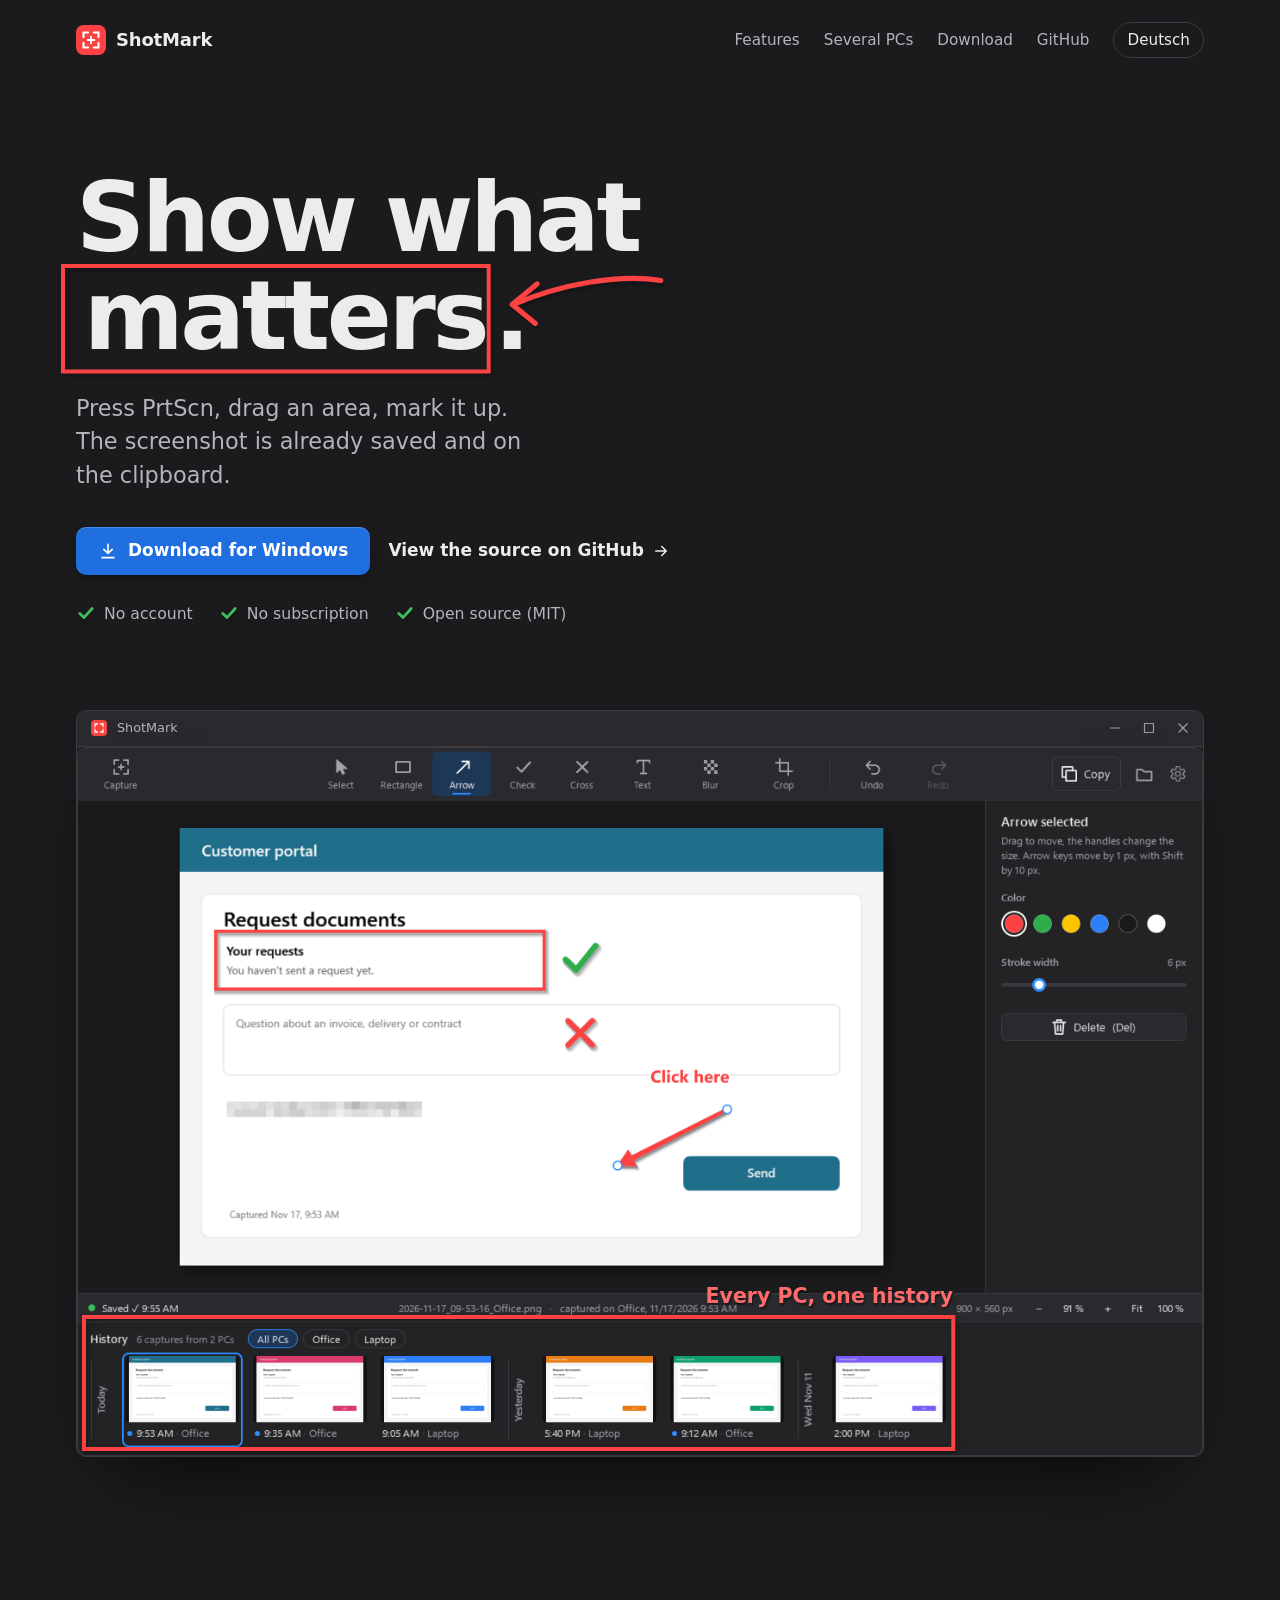
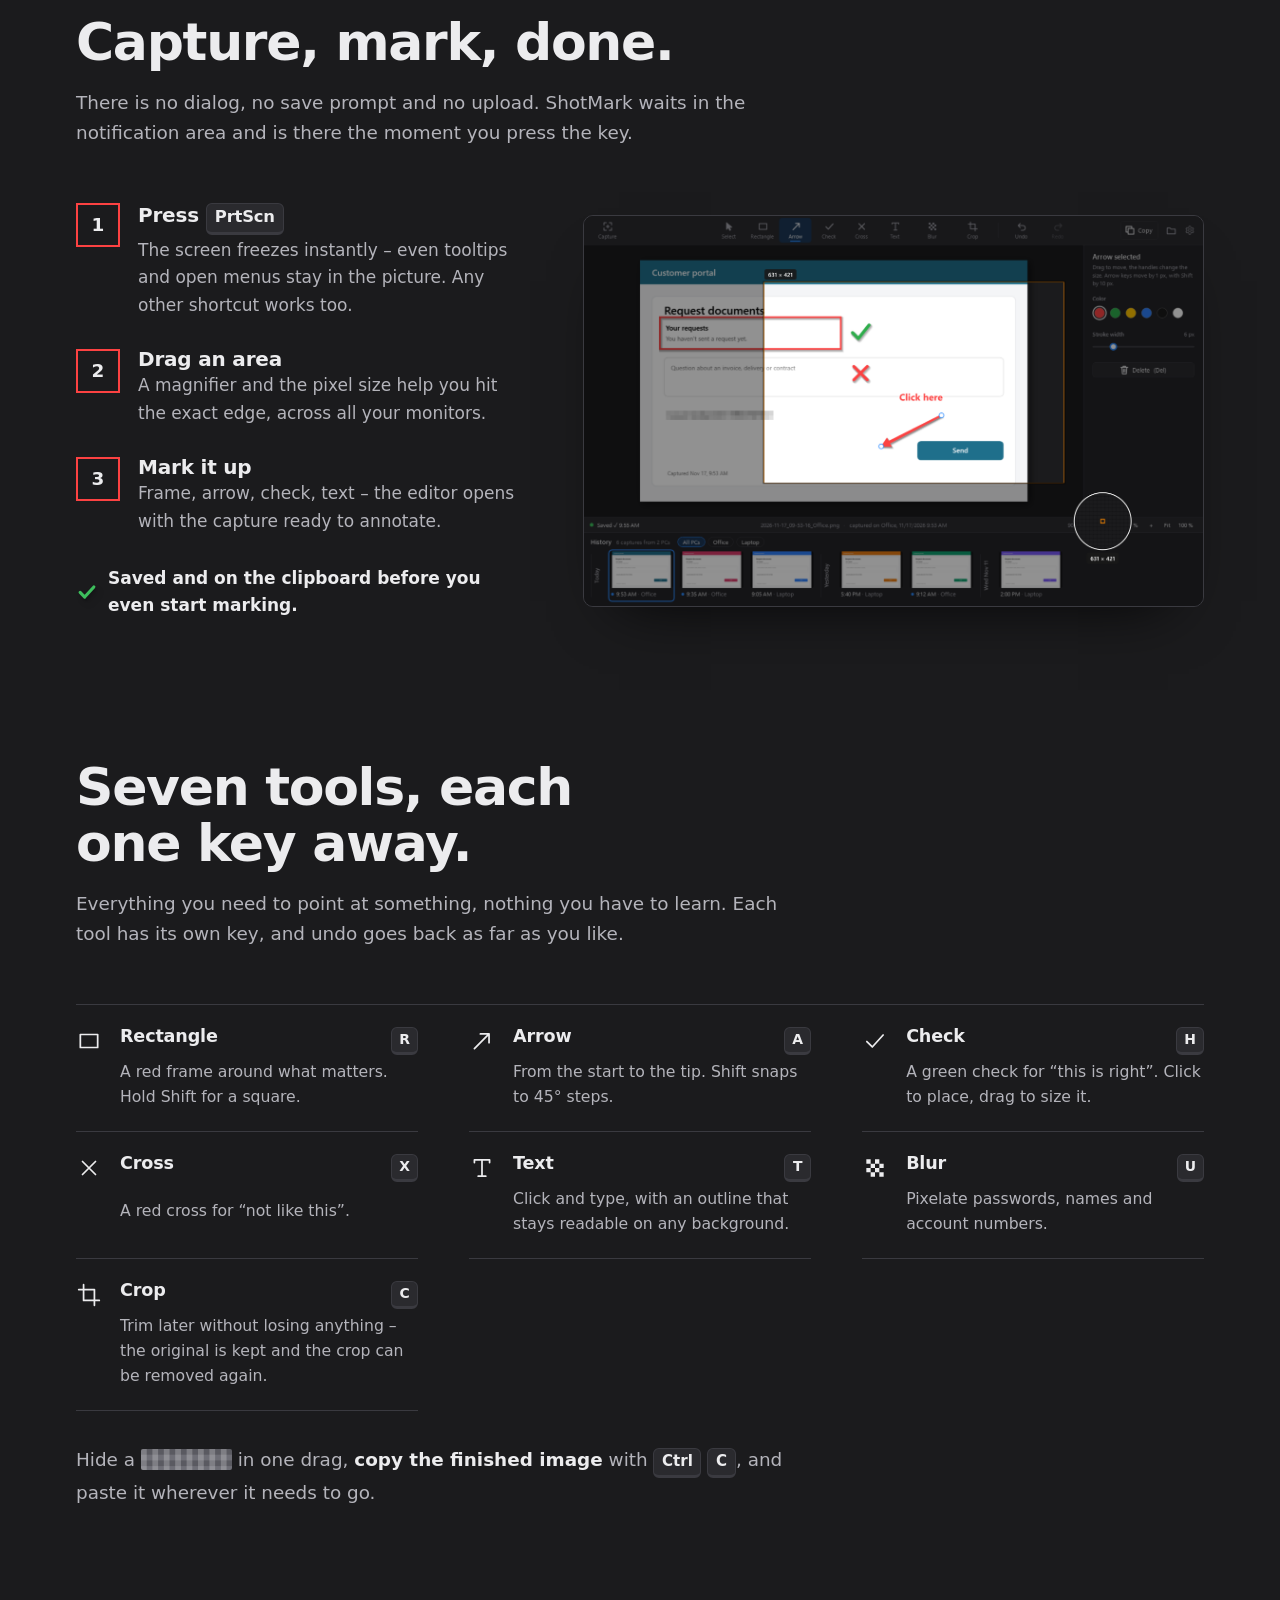
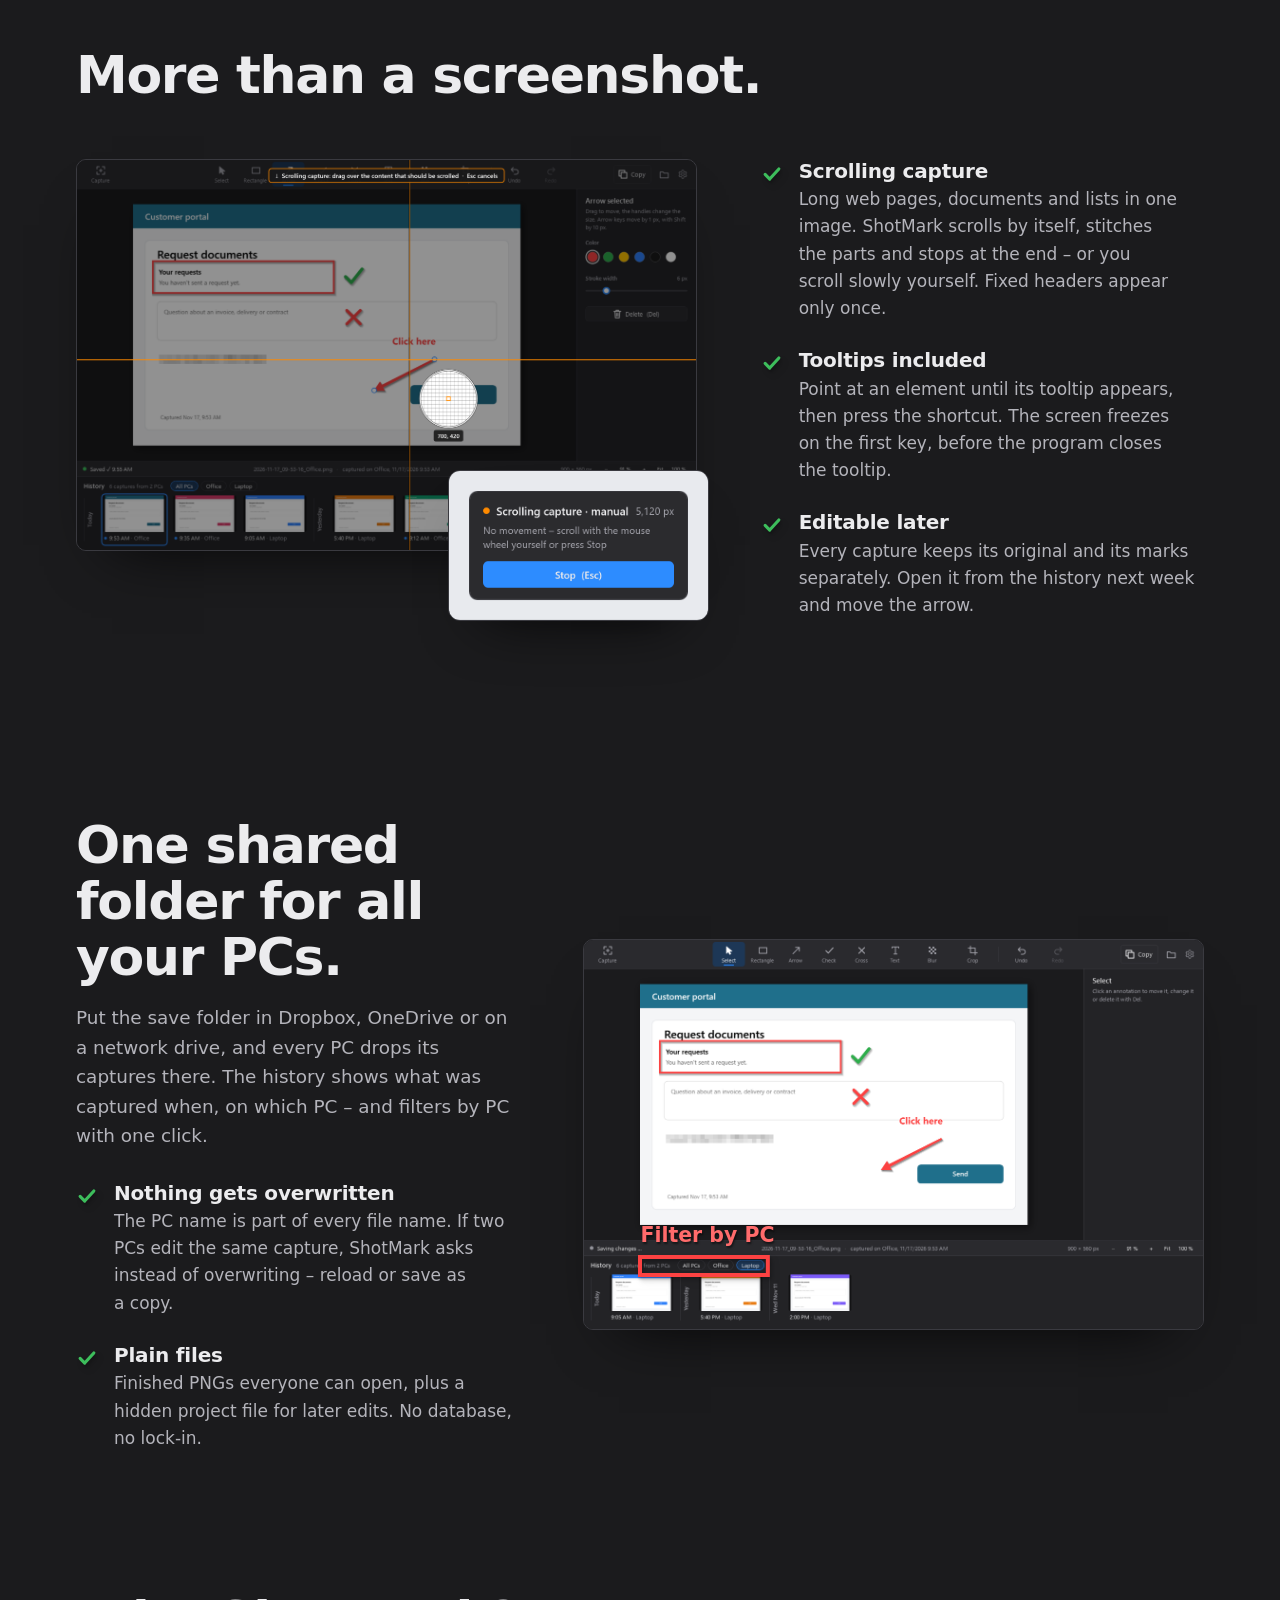
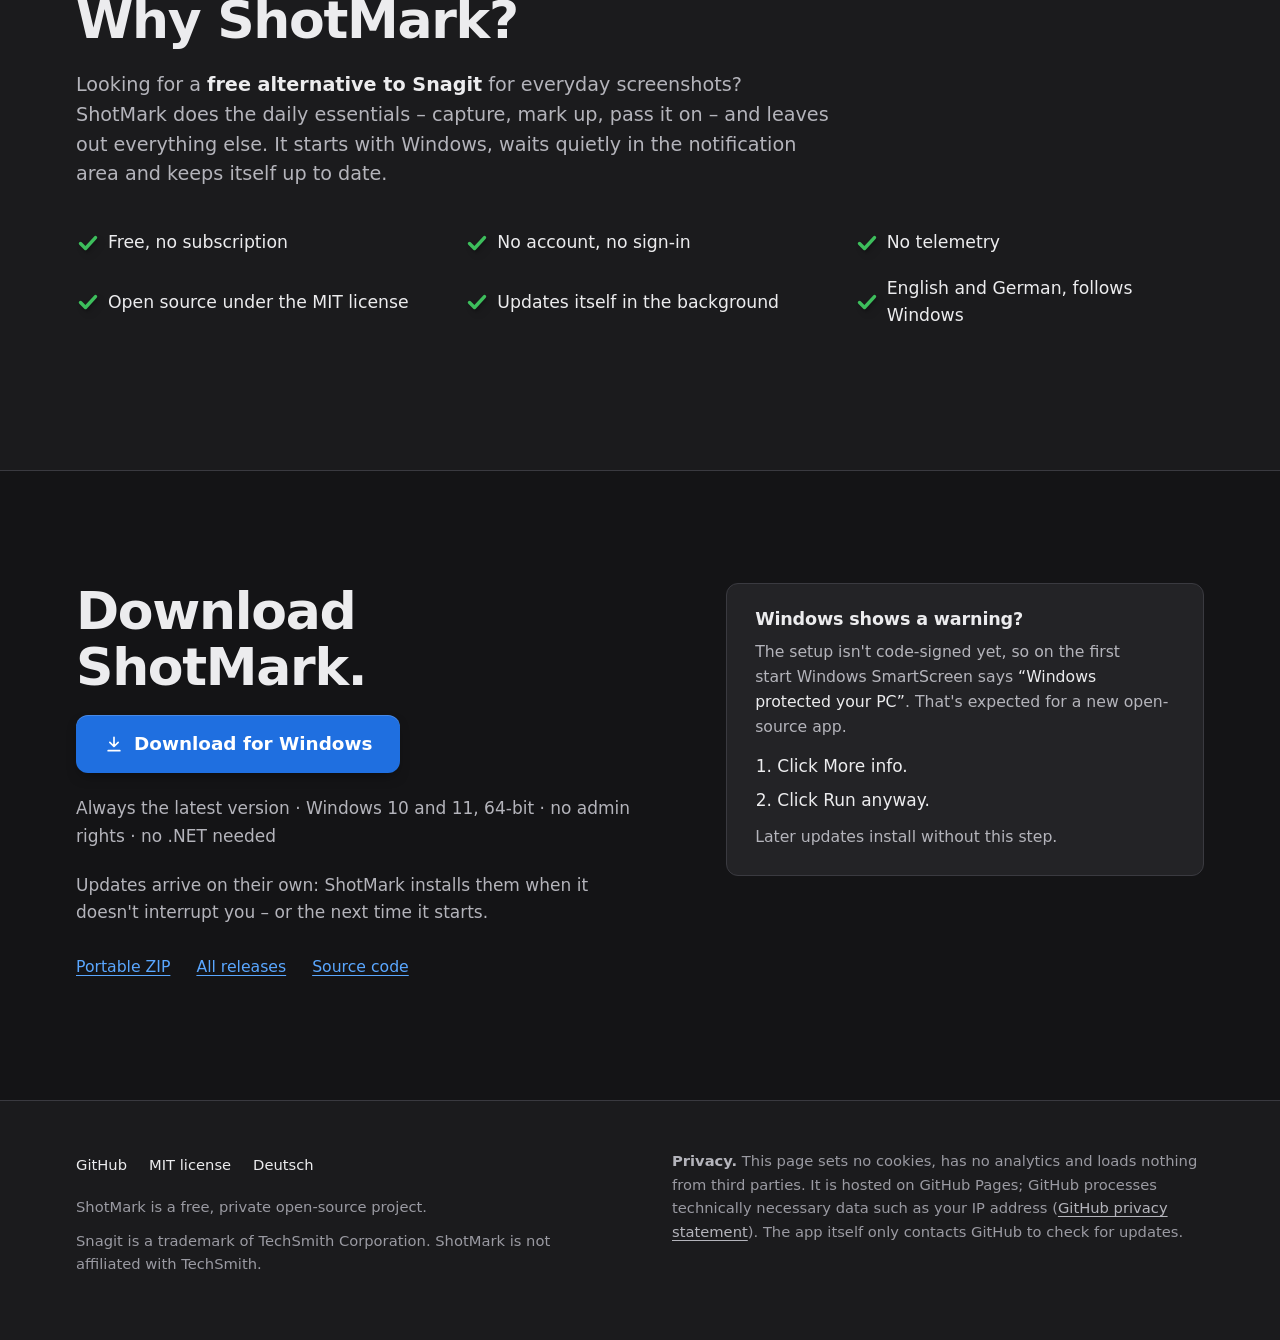
==== site/index.html @ fb9ebc1f "feat(site): English landing page Co-Authored-By: Claude Opus 5.5 <noreply@anthropic.com>" ====
<!doctype html>
<html lang="en">
<head>
  <meta charset="utf-8">
  <meta name="viewport" content="width=device-width, initial-scale=1">
  <title>ShotMark – free screenshot and markup tool for Windows</title>
  <meta name="description" content="Press PrtScn, drag an area, mark it up – done. ShotMark is a fast, free and open-source screenshot tool for Windows. No account, no subscription, updates itself, and works across several PCs that share a folder.">
  <link rel="canonical" href="https://pascalsz.github.io/shotmark/">
  <link rel="alternate" hreflang="en" href="https://pascalsz.github.io/shotmark/">
  <link rel="alternate" hreflang="de" href="https://pascalsz.github.io/shotmark/de/">
  <link rel="alternate" hreflang="x-default" href="https://pascalsz.github.io/shotmark/">
  <meta property="og:type" content="website">
  <meta property="og:locale" content="en_US">
  <meta property="og:title" content="ShotMark – show what matters">
  <meta property="og:description" content="Fast, free and open-source screenshot and markup tool for Windows. No account, no subscription.">
  <meta property="og:url" content="https://pascalsz.github.io/shotmark/">
  <meta property="og:image" content="https://pascalsz.github.io/shotmark/assets/en/hero.png">
  <meta name="twitter:card" content="summary_large_image">
  <meta name="theme-color" content="#1b1b1d">
  <link rel="icon" href="favicon.ico" sizes="any">
  <link rel="stylesheet" href="assets/style.css">
  <script>document.documentElement.classList.add("js");</script>
  <script src="assets/site.js" defer></script>
</head>
<body>
  <a class="skip" href="#main">Skip to content</a>

  <header class="site-header">
    <div class="wrap">
      <a class="brand" href="./" aria-label="ShotMark home">
        <svg viewBox="0 0 32 32" aria-hidden="true"><rect width="32" height="32" rx="8" fill="#fc4242"/><path d="M8 13V8h5M19 8h5v5M24 19v5h-5M13 24H8v-5M16 12.5v7M12.5 16h7" fill="none" stroke="#fff" stroke-width="2.2" stroke-linecap="round" stroke-linejoin="round"/></svg>
        ShotMark
      </a>
      <nav class="site-nav" aria-label="Main">
        <a href="#tools">Features</a>
        <a href="#multi-pc">Several PCs</a>
        <a href="#download">Download</a>
        <a href="https://github.com/pascalsz/shotmark">GitHub</a>
        <a class="lang" href="de/" hreflang="de" lang="de">Deutsch</a>
      </nav>
    </div>
  </header>

  <main id="main">
    <section class="hero" aria-labelledby="hero-title" data-marks>
      <div class="wrap">
        <div class="hero-text">
          <h1 id="hero-title">Show what <span class="mark-box">matters<svg viewBox="0 0 100 100" preserveAspectRatio="none" aria-hidden="true"><rect x="0" y="0" width="100" height="100" data-draw/></svg><svg class="mark-arrow" viewBox="0 0 190 80" aria-hidden="true"><path d="M186 12C138 4 70 16 14 40" data-draw style="--delay: 450ms"/><path d="M42 16 13 40 40 62" data-draw style="--delay: 900ms"/></svg></span>.</h1>
          <p class="lede">Press PrtScn, drag an area, mark it up. The screenshot is already saved and on the clipboard.</p>
          <div class="actions">
            <a class="button" href="https://github.com/pascalsz/shotmark/releases/latest/download/ShotMark.App-win-Setup.exe">
              <svg viewBox="0 0 24 24" aria-hidden="true" fill="none" stroke="currentColor" stroke-width="2" stroke-linecap="round" stroke-linejoin="round"><path d="M12 4v11M7 10l5 5 5-5M5 20h14"/></svg>
              Download for Windows
            </a>
            <a class="text-link" href="https://github.com/pascalsz/shotmark">View the source on GitHub
              <svg viewBox="0 0 24 24" aria-hidden="true" fill="none" stroke="currentColor" stroke-width="2" stroke-linecap="round" stroke-linejoin="round"><path d="M5 12h14M13 6l6 6-6 6"/></svg>
            </a>
          </div>
          <ul class="facts">
            <li><svg class="mark-check" viewBox="0 0 24 24" aria-hidden="true"><path d="M4.5 12.5 9.5 17.5 19.5 6.5" data-draw style="--delay: 600ms"/></svg>No account</li>
            <li><svg class="mark-check" viewBox="0 0 24 24" aria-hidden="true"><path d="M4.5 12.5 9.5 17.5 19.5 6.5" data-draw style="--delay: 700ms"/></svg>No subscription</li>
            <li><svg class="mark-check" viewBox="0 0 24 24" aria-hidden="true"><path d="M4.5 12.5 9.5 17.5 19.5 6.5" data-draw style="--delay: 800ms"/></svg>Open source (MIT)</li>
          </ul>
        </div>

        <figure class="window" style="margin-inline: 0">
          <div class="window-bar" aria-hidden="true">
            <svg viewBox="0 0 32 32"><rect width="32" height="32" rx="8" fill="#fc4242"/><path d="M8 13V8h5M19 8h5v5M24 19v5h-5M13 24H8v-5" fill="none" stroke="#fff" stroke-width="2.6" stroke-linecap="round"/></svg>
            ShotMark
            <span class="controls"><svg viewBox="0 0 12 12"><path d="M1 6h10"/></svg><svg viewBox="0 0 12 12"><path d="M1.5 1.5h9v9h-9z"/></svg><svg viewBox="0 0 12 12"><path d="M1.5 1.5l9 9M10.5 1.5l-9 9"/></svg></span>
          </div>
          <div class="shot">
            <img src="assets/en/hero.png" width="1304" height="821" alt="The ShotMark editor with a captured web page marked up with a red frame, a check mark, a cross, an arrow, the text “Click here” and a pixelated account number. Below it, the history shows captures from the PCs “Office” and “Laptop”.">
            <div class="shot-mark label-right" style="--x: 0.6%; --y: 80.4%; --w: 77.2%; --h: 18.6%"><svg viewBox="0 0 100 100" preserveAspectRatio="none" aria-hidden="true"><rect x="0" y="0" width="100" height="100" data-draw style="--delay: 1200ms"/></svg><span>Every PC, one history</span></div>
          </div>
        </figure>
      </div>
    </section>

    <section class="section" id="capture" aria-labelledby="capture-title" data-marks>
      <div class="wrap">
        <div class="section-head">
          <h2 id="capture-title">Capture, mark, done.</h2>
          <p>There is no dialog, no save prompt and no upload. ShotMark waits in the notification area and is there the moment you press the key.</p>
        </div>
        <div class="split">
          <div>
            <ol class="steps">
              <li><h3>Press <kbd>PrtScn</kbd></h3><p>The screen freezes instantly – even tooltips and open menus stay in the picture. Any other shortcut works too.</p></li>
              <li><h3>Drag an area</h3><p>A magnifier and the pixel size help you hit the exact edge, across all your monitors.</p></li>
              <li><h3>Mark it up</h3><p>Frame, arrow, check, text – the editor opens with the capture ready to annotate.</p></li>
            </ol>
            <p class="saved"><svg class="mark-check" viewBox="0 0 24 24" aria-hidden="true"><path d="M4.5 12.5 9.5 17.5 19.5 6.5" data-draw/></svg>Saved and on the clipboard before you even start marking.</p>
          </div>
          <div class="shot">
            <img src="assets/en/capture.png" width="1304" height="821" loading="lazy" alt="Selecting an area on a frozen screen: the selection is bright, the rest is dimmed, a label shows 631 × 421 pixels and a round magnifier sits next to the pointer.">
          </div>
        </div>
      </div>
    </section>

    <section class="section" id="tools" aria-labelledby="tools-title" data-marks>
      <div class="wrap">
        <div class="section-head">
          <h2 id="tools-title">Seven tools, each one key away.</h2>
          <p>Everything you need to point at something, nothing you have to learn. Each tool has its own key, and undo goes back as far as you like.</p>
        </div>
        <ul class="tools">
          <li><svg class="icon" viewBox="0 0 24 24" aria-hidden="true"><path d="M4 6h16v12H4z"/></svg><h3>Rectangle</h3><kbd>R</kbd><p>A red frame around what matters. Hold Shift for a square.</p></li>
          <li><svg class="icon" viewBox="0 0 24 24" aria-hidden="true"><path d="M5 19 18.5 5.5M10.5 5.5h8v8"/></svg><h3>Arrow</h3><kbd>A</kbd><p>From the start to the tip. Shift snaps to 45° steps.</p></li>
          <li><svg class="icon" viewBox="0 0 24 24" aria-hidden="true"><path d="M4.5 12.5 9.5 17.5 19.5 6.5"/></svg><h3>Check</h3><kbd>H</kbd><p>A green check for “this is right”. Click to place, drag to size it.</p></li>
          <li><svg class="icon" viewBox="0 0 24 24" aria-hidden="true"><path d="M6 6 18 18M18 6 6 18"/></svg><h3>Cross</h3><kbd>X</kbd><p>A red cross for “not like this”.</p></li>
          <li><svg class="icon" viewBox="0 0 24 24" aria-hidden="true"><path d="M5 7V4.5h14V7M12 4.5v15M8.5 19.5h7"/></svg><h3>Text</h3><kbd>T</kbd><p>Click and type, with an outline that stays readable on any background.</p></li>
          <li><svg class="icon filled" viewBox="0 0 24 24" aria-hidden="true"><path d="M4 4h4v4H4zM12 4h4v4h-4zM8 8h4v4H8zM16 8h4v4h-4zM4 12h4v4H4zM12 12h4v4h-4zM8 16h4v4H8zM16 16h4v4h-4z"/></svg><h3>Blur</h3><kbd>U</kbd><p>Pixelate passwords, names and account numbers.</p></li>
          <li><svg class="icon" viewBox="0 0 24 24" aria-hidden="true"><path d="M7 2.5V17h14.5M2.5 7H17v14.5"/></svg><h3>Crop</h3><kbd>C</kbd><p>Trim later without losing anything – the original is kept and the crop can be removed again.</p></li>
        </ul>
        <p class="demo-line">Hide a <span class="mark-blur">password</span> in one drag, <strong>copy the finished image</strong> with <kbd>Ctrl</kbd> <kbd>C</kbd>, and paste it wherever it needs to go.</p>
      </div>
    </section>

    <section class="section" id="more" aria-labelledby="more-title" data-marks>
      <div class="wrap">
        <div class="section-head">
          <h2 id="more-title">More than a screenshot.</h2>
        </div>
        <div class="split flip">
          <div>
            <ul class="feature-list">
              <li><svg class="mark-check" viewBox="0 0 24 24" aria-hidden="true"><path d="M4.5 12.5 9.5 17.5 19.5 6.5" data-draw/></svg><h3>Scrolling capture</h3><p>Long web pages, documents and lists in one image. ShotMark scrolls by itself, stitches the parts and stops at the end – or you scroll slowly yourself. Fixed headers appear only once.</p></li>
              <li><svg class="mark-check" viewBox="0 0 24 24" aria-hidden="true"><path d="M4.5 12.5 9.5 17.5 19.5 6.5" data-draw style="--delay: 150ms"/></svg><h3>Tooltips included</h3><p>Point at an element until its tooltip appears, then press the shortcut. The screen freezes on the first key, before the program closes the tooltip.</p></li>
              <li><svg class="mark-check" viewBox="0 0 24 24" aria-hidden="true"><path d="M4.5 12.5 9.5 17.5 19.5 6.5" data-draw style="--delay: 300ms"/></svg><h3>Editable later</h3><p>Every capture keeps its original and its marks separately. Open it from the history next week and move the arrow.</p></li>
            </ul>
          </div>
          <div class="stack">
            <img src="assets/en/scroll.png" width="1304" height="821" loading="lazy" alt="Starting a scrolling capture: an orange frame is dragged over the content of the page that should be scrolled.">
            <img class="over" src="assets/en/scroll-panel.png" width="312" height="180" loading="lazy" alt="The scrolling capture panel: “Scrolling capture · manual”, 5,120 px so far, with a Stop button.">
          </div>
        </div>
      </div>
    </section>

    <section class="section" id="multi-pc" aria-labelledby="multi-title" data-marks>
      <div class="wrap">
        <div class="split">
          <div>
            <h2 id="multi-title">One shared folder for all your PCs.</h2>
            <div class="section-head"><p>Put the save folder in Dropbox, OneDrive or on a network drive, and every PC drops its captures there. The history shows what was captured when, on which PC – and filters by PC with one click.</p></div>
            <ul class="feature-list" style="margin-top: 32px">
              <li><svg class="mark-check" viewBox="0 0 24 24" aria-hidden="true"><path d="M4.5 12.5 9.5 17.5 19.5 6.5" data-draw/></svg><h3>Nothing gets overwritten</h3><p>The PC name is part of every file name. If two PCs edit the same capture, ShotMark asks instead of overwriting – reload or save as a copy.</p></li>
              <li><svg class="mark-check" viewBox="0 0 24 24" aria-hidden="true"><path d="M4.5 12.5 9.5 17.5 19.5 6.5" data-draw style="--delay: 150ms"/></svg><h3>Plain files</h3><p>Finished PNGs everyone can open, plus a hidden project file for later edits. No database, no lock-in.</p></li>
            </ul>
          </div>
          <div class="shot">
            <img src="assets/en/history.png" width="1304" height="821" loading="lazy" alt="The ShotMark editor with the history filtered to the PC “Laptop”: only the captures from that PC are listed, with day headers and times.">
            <div class="shot-mark" style="--x: 9.2%; --y: 81.2%; --w: 20.6%; --h: 4.6%"><svg viewBox="0 0 100 100" preserveAspectRatio="none" aria-hidden="true"><rect x="0" y="0" width="100" height="100" data-draw style="--delay: 300ms"/></svg><span>Filter by PC</span></div>
          </div>
        </div>
      </div>
    </section>

    <section class="section" id="why" aria-labelledby="why-title" data-marks>
      <div class="wrap">
        <h2 id="why-title">Why ShotMark?</h2>
        <p class="why-text">Looking for a <strong>free alternative to Snagit</strong> for everyday screenshots? ShotMark does the daily essentials – capture, mark up, pass it on – and leaves out everything else. It starts with Windows, waits quietly in the notification area and keeps itself up to date.</p>
        <ul class="facts big">
          <li><svg class="mark-check" viewBox="0 0 24 24" aria-hidden="true"><path d="M4.5 12.5 9.5 17.5 19.5 6.5" data-draw/></svg>Free, no subscription</li>
          <li><svg class="mark-check" viewBox="0 0 24 24" aria-hidden="true"><path d="M4.5 12.5 9.5 17.5 19.5 6.5" data-draw style="--delay: 100ms"/></svg>No account, no sign-in</li>
          <li><svg class="mark-check" viewBox="0 0 24 24" aria-hidden="true"><path d="M4.5 12.5 9.5 17.5 19.5 6.5" data-draw style="--delay: 200ms"/></svg>No telemetry</li>
          <li><svg class="mark-check" viewBox="0 0 24 24" aria-hidden="true"><path d="M4.5 12.5 9.5 17.5 19.5 6.5" data-draw style="--delay: 300ms"/></svg>Open source under the MIT license</li>
          <li><svg class="mark-check" viewBox="0 0 24 24" aria-hidden="true"><path d="M4.5 12.5 9.5 17.5 19.5 6.5" data-draw style="--delay: 400ms"/></svg>Updates itself in the background</li>
          <li><svg class="mark-check" viewBox="0 0 24 24" aria-hidden="true"><path d="M4.5 12.5 9.5 17.5 19.5 6.5" data-draw style="--delay: 500ms"/></svg>English and German, follows Windows</li>
        </ul>
      </div>
    </section>

    <section class="download" id="download" aria-labelledby="download-title">
      <div class="wrap">
        <div>
          <h2 id="download-title">Download ShotMark.</h2>
          <a class="button big" href="https://github.com/pascalsz/shotmark/releases/latest/download/ShotMark.App-win-Setup.exe">
            <svg viewBox="0 0 24 24" aria-hidden="true" fill="none" stroke="currentColor" stroke-width="2" stroke-linecap="round" stroke-linejoin="round"><path d="M12 4v11M7 10l5 5 5-5M5 20h14"/></svg>
            Download for Windows
          </a>
          <p class="requirements">Always the latest version · Windows 10 and 11, 64-bit · no admin rights · no .NET needed</p>
          <p class="requirements">Updates arrive on their own: ShotMark installs them when it doesn't interrupt you – or the next time it starts.</p>
          <div class="more-links">
            <a href="https://github.com/pascalsz/shotmark/releases/latest/download/ShotMark.App-win-Portable.zip">Portable ZIP</a>
            <a href="https://github.com/pascalsz/shotmark/releases">All releases</a>
            <a href="https://github.com/pascalsz/shotmark">Source code</a>
          </div>
        </div>
        <aside class="smartscreen" aria-labelledby="smartscreen-title">
          <h3 id="smartscreen-title">Windows shows a warning?</h3>
          <p>The setup isn't code-signed yet, so on the first start Windows SmartScreen says <span class="quote">“Windows protected your PC”</span>. That's expected for a new open-source app.</p>
          <ol>
            <li>Click <span class="quote">More info</span>.</li>
            <li>Click <span class="quote">Run anyway</span>.</li>
          </ol>
          <p>Later updates install without this step.</p>
        </aside>
      </div>
    </section>
  </main>

  <footer class="site-footer">
    <div class="wrap">
      <div>
        <div class="footer-links">
          <a href="https://github.com/pascalsz/shotmark">GitHub</a>
          <a href="https://github.com/pascalsz/shotmark/blob/main/LICENSE">MIT license</a>
          <a href="de/" hreflang="de" lang="de">Deutsch</a>
        </div>
        <p>ShotMark is a free, private open-source project.</p>
        <p>Snagit is a trademark of TechSmith Corporation. ShotMark is not affiliated with TechSmith.</p>
      </div>
      <div>
        <p><strong style="color: var(--dim)">Privacy.</strong> This page sets no cookies, has no analytics and loads nothing from third parties. It is hosted on GitHub Pages; GitHub processes technically necessary data such as your IP address (<a href="https://docs.github.com/en/site-policy/privacy-policies/github-general-privacy-statement">GitHub privacy statement</a>). The app itself only contacts GitHub to check for updates.</p>
      </div>
    </div>
  </footer>
</body>
</html>
---- site/assets/style.css ----
/* ShotMark project site – the page is marked up the way ShotMark marks up a capture. */

:root {
  --ground: #1b1b1d;
  --ground-deep: #141416;
  --panel: #232326;
  --raise: #2a2a2e;
  --line: #3a3a40;
  --text: #ececee;
  --dim: #b4b4bb;
  --faint: #9a9aa2;
  --mark: #fc4242;
  --mark-text: #ff6b6b;
  --ok: #3dbe5c;
  --link: #5aa7ff;
  --button: #1f6fe0;
  --button-hover: #1a5fc4;
  --gutter: clamp(20px, 5vw, 56px);
  --measure: 62ch;
  --display: "Segoe UI Variable Display", "Segoe UI", system-ui, -apple-system, "Helvetica Neue", sans-serif;
  --body: "Segoe UI Variable Text", "Segoe UI", system-ui, -apple-system, "Helvetica Neue", sans-serif;
  --mark-shadow: drop-shadow(1px 2px 1px rgb(0 0 0 / 0.16)) drop-shadow(2px 3px 2px rgb(0 0 0 / 0.12)) drop-shadow(3px 4px 3px rgb(0 0 0 / 0.08));
  color-scheme: dark;
}

*,
*::before,
*::after { box-sizing: border-box; }

html {
  background: var(--ground);
  scroll-behavior: smooth;
  scroll-padding-top: 24px;
  -webkit-text-size-adjust: 100%;
  scrollbar-color: var(--line) var(--ground-deep);
}

body {
  margin: 0;
  color: var(--text);
  font: 400 1.0625rem/1.6 var(--body);
  -webkit-font-smoothing: antialiased;
  overflow-x: clip;
}

::selection { background: rgb(252 66 66 / 0.35); color: #fff; }

img, svg { display: block; max-width: 100%; }
img { height: auto; }

a { color: var(--link); text-underline-offset: 0.2em; text-decoration-thickness: 1px; }
a:not(.button):hover { color: #8cc2ff; }

:focus-visible {
  outline: 2px solid var(--link);
  outline-offset: 3px;
  border-radius: 4px;
}

h1, h2, h3 {
  font-family: var(--display);
  line-height: 1.08;
  letter-spacing: -0.025em;
  text-wrap: balance;
  margin: 0;
}

h2 { font-size: clamp(2rem, 4.2vw, 3.25rem); font-weight: 700; }
h3 { font-size: 1.25rem; font-weight: 650; letter-spacing: -0.01em; }

p { margin: 0; text-wrap: pretty; }

kbd {
  display: inline-block;
  min-width: 1.9em;
  padding: 0.12em 0.5em 0.18em;
  border: 1px solid var(--line);
  border-bottom-width: 3px;
  border-radius: 6px;
  background: var(--raise);
  color: var(--text);
  font: 600 0.82em/1.4 var(--body);
  text-align: center;
  white-space: nowrap;
}

.skip {
  position: absolute;
  left: var(--gutter);
  top: -60px;
  padding: 10px 14px;
  background: var(--button);
  color: #fff;
  border-radius: 8px;
  z-index: 10;
}
.skip:focus { top: 12px; }

.wrap {
  width: 100%;
  max-width: 1240px;
  margin-inline: auto;
  padding-inline: var(--gutter);
}

/* ---------- header ---------- */

.site-header { padding-block: 22px; }
.site-header .wrap { display: flex; align-items: center; gap: 28px; }

.brand {
  display: inline-flex;
  align-items: center;
  gap: 10px;
  color: var(--text);
  font: 700 1.125rem/1 var(--display);
  letter-spacing: -0.01em;
  text-decoration: none;
  margin-right: auto;
}
.brand:hover { color: var(--text); }
.brand svg { width: 30px; height: 30px; }

.site-nav { display: flex; align-items: center; gap: 24px; }
.site-nav a {
  color: var(--dim);
  font-size: 0.95rem;
  text-decoration: none;
  padding-block: 6px;
}
.site-nav a:hover { color: var(--text); }
.site-nav .lang {
  color: var(--text);
  border: 1px solid var(--line);
  border-radius: 999px;
  padding: 5px 13px;
}
.site-nav .lang:hover { border-color: var(--faint); }

/* ---------- buttons ---------- */

.actions { display: flex; flex-wrap: wrap; align-items: center; gap: 12px 18px; }

.button {
  display: inline-flex;
  align-items: center;
  gap: 10px;
  min-height: 48px;
  padding: 12px 22px;
  border-radius: 10px;
  background: var(--button);
  color: #fff;
  font: 600 1.0625rem/1.2 var(--body);
  text-decoration: none;
  box-shadow: 0 1px 0 rgb(255 255 255 / 0.18) inset, 0 6px 14px -6px rgb(0 0 0 / 0.6);
  transition: background-color 160ms ease-out, transform 160ms ease-out;
}
.button:hover { background: var(--button-hover); color: #fff; }
.button:active { transform: translateY(1px); }
.button svg { width: 20px; height: 20px; flex: none; }
.button.big { min-height: 58px; padding: 15px 28px; font-size: 1.15rem; border-radius: 12px; }

.text-link {
  display: inline-flex;
  align-items: center;
  gap: 8px;
  min-height: 44px;
  color: var(--text);
  font-weight: 600;
  text-decoration: none;
}
.text-link:hover { color: var(--text); text-decoration: underline; }
.text-link svg { width: 18px; height: 18px; }

/* ---------- marks (the app's annotation shapes) ---------- */

.mark-box {
  position: relative;
  display: inline-block;
  padding: 0 0.12em;
  margin: 0 -0.04em;
}
.mark-box > svg:first-of-type {
  position: absolute;
  inset: -0.06em -0.12em -0.02em;
  width: calc(100% + 0.24em);
  height: calc(100% + 0.08em);
  overflow: visible;
  pointer-events: none;
  filter: var(--mark-shadow);
}
.mark-box rect {
  fill: none;
  stroke: var(--mark);
  stroke-width: 4;
  stroke-linejoin: miter;
  vector-effect: non-scaling-stroke;
}

.mark-arrow { overflow: visible; filter: var(--mark-shadow); pointer-events: none; }
.mark-arrow path { fill: none; stroke: var(--mark); stroke-width: 6; stroke-linecap: round; stroke-linejoin: round; }

.mark-check, .mark-cross { flex: none; overflow: visible; filter: var(--mark-shadow); }
.mark-check path, .mark-cross path { fill: none; stroke-linecap: round; stroke-linejoin: round; }
.mark-check path { stroke: var(--ok); stroke-width: 3.4; }
.mark-cross path { stroke: var(--mark); stroke-width: 3.1; }

.mark-blur {
  color: transparent;
  border-radius: 2px;
  background-color: #6e6e76;
  background-image:
    linear-gradient(90deg, rgb(255 255 255 / 0.22) 50%, transparent 50%),
    linear-gradient(rgb(0 0 0 / 0.18) 50%, transparent 50%);
  background-size: 0.62em 0.62em, 0.62em 0.62em;
  -webkit-box-decoration-break: clone;
  box-decoration-break: clone;
  padding: 0 0.1em;
}

/* Frame annotation laid over a screenshot, positioned in % of the image */
.shot { position: relative; }
.shot-mark {
  position: absolute;
  left: var(--x); top: var(--y); width: var(--w); height: var(--h);
  pointer-events: none;
}
.shot-mark svg { position: absolute; inset: 0; width: 100%; height: 100%; overflow: visible; filter: var(--mark-shadow); }
.shot-mark rect { fill: none; stroke: var(--mark); stroke-width: 4; vector-effect: non-scaling-stroke; }
.shot-mark span {
  position: absolute;
  bottom: calc(100% + 10px);
  left: 0;
  color: var(--mark-text);
  font: 700 clamp(0.95rem, 1.6vw, 1.35rem)/1.1 var(--display);
  white-space: nowrap;
  text-shadow: 1px 2px 2px rgb(0 0 0 / 0.5);
}
.shot-mark.label-right span { left: auto; right: 0; }

/* Draw-in: the marks are complete without JS; with JS they draw themselves once on entering the view */
/* site.js measures every mark (--len) and gives frames a pixel viewBox; without it the strokes are plain and complete */
.js .is-sized rect { vector-effect: none; }
.js [data-draw] { stroke-dasharray: var(--len); stroke-dashoffset: var(--len); }
.js .is-drawn [data-draw] { stroke-dashoffset: 0; transition: stroke-dashoffset 700ms cubic-bezier(0.22, 1, 0.36, 1) var(--delay, 0ms); }

@media (prefers-reduced-motion: reduce) {
  html { scroll-behavior: auto; }
  .js [data-draw], .js .is-drawn [data-draw] { stroke-dashoffset: 0; transition: none; }
  .button { transition: none; }
}

/* ---------- hero ---------- */

.hero { padding-block: clamp(36px, 7vw, 92px) 0; }
.hero-text { position: relative; max-width: 760px; }

.hero h1 {
  font-size: clamp(3rem, 8.4vw, 6rem);
  font-weight: 750;
  letter-spacing: -0.035em;
  line-height: 1.02;
}
.hero h1 .mark-box > svg:first-of-type { inset: -0.02em -0.1em 0.02em; }

/* the arrow hangs off the framed word: it points at the frame from the right, above the full stop */
.hero .mark-box > .mark-arrow {
  position: absolute;
  inset: auto;
  top: 0.02em;
  left: calc(100% + 0.03em);
  width: 1.7em;
  height: 0.72em;
}

.hero .lede {
  margin-top: 26px;
  max-width: 34ch;
  color: var(--dim);
  font-size: clamp(1.15rem, 1.9vw, 1.4rem);
  line-height: 1.5;
}
.hero .actions { margin-top: 34px; }

.facts {
  display: flex;
  flex-wrap: wrap;
  gap: 10px 26px;
  margin: 26px 0 0;
  padding: 0;
  list-style: none;
  color: var(--dim);
  font-size: 0.98rem;
}
.facts li { display: inline-flex; align-items: center; gap: 8px; }
.facts .mark-check { width: 20px; height: 20px; }

.window {
  margin-top: clamp(48px, 7vw, 84px);
  border: 1px solid var(--line);
  border-radius: 10px;
  background: var(--panel);
  overflow: hidden;
  box-shadow: 0 40px 80px -40px rgb(0 0 0 / 0.85), 0 2px 0 rgb(255 255 255 / 0.04) inset;
}
.window-bar {
  display: flex;
  align-items: center;
  gap: 10px;
  height: 36px;
  padding-inline: 14px;
  background: var(--raise);
  border-bottom: 1px solid var(--line);
  color: var(--dim);
  font-size: 0.8rem;
}
.window-bar svg { width: 16px; height: 16px; }
.window-bar .controls { margin-left: auto; display: flex; gap: 22px; }
.window-bar .controls svg { width: 12px; height: 12px; stroke: var(--faint); fill: none; stroke-width: 1.2; }

/* ---------- sections ---------- */

.section { padding-block: clamp(72px, 11vw, 140px) 0; }
.section-head { max-width: 760px; }
.section-head p { margin-top: 18px; color: var(--dim); font-size: 1.15rem; max-width: var(--measure); }

.split {
  display: grid;
  grid-template-columns: minmax(0, 5fr) minmax(0, 7fr);
  gap: clamp(32px, 5vw, 72px);
  align-items: center;
  margin-top: clamp(36px, 5vw, 56px);
}
.split.flip { grid-template-columns: minmax(0, 7fr) minmax(0, 5fr); }
.split.flip > :first-child { order: 2; }

.shot img, .stack img {
  border-radius: 10px;
  border: 1px solid var(--line);
  box-shadow: 0 30px 60px -36px rgb(0 0 0 / 0.9);
}

/* steps */
.steps { margin: 0; padding: 0; list-style: none; counter-reset: step; display: grid; gap: 30px; }
.steps li { display: grid; grid-template-columns: 44px 1fr; gap: 2px 18px; counter-increment: step; }
.steps li::before {
  content: counter(step);
  grid-row: span 2;
  display: grid;
  place-items: center;
  width: 44px;
  height: 44px;
  border: 2px solid var(--mark);
  color: var(--text);
  font: 700 1.15rem/1 var(--display);
}
.steps h3 { align-self: center; }
.steps p { color: var(--dim); }
.saved {
  display: inline-flex;
  align-items: center;
  gap: 10px;
  margin-top: 30px;
  color: var(--text);
  font-weight: 600;
}
.saved .mark-check { width: 22px; height: 22px; }

/* tools */
.tools {
  display: grid;
  grid-template-columns: repeat(auto-fill, minmax(min(100%, 320px), 1fr));
  gap: 0 clamp(24px, 4vw, 56px);
  margin: clamp(36px, 5vw, 56px) 0 0;
  padding: 0;
  list-style: none;
  border-top: 1px solid var(--line);
}
.tools li {
  display: grid;
  grid-template-columns: 28px 1fr auto;
  gap: 4px 16px;
  align-items: start;
  padding: 22px 0;
  border-bottom: 1px solid var(--line);
}
.tools .icon { width: 26px; height: 26px; margin-top: 1px; fill: none; stroke: var(--text); stroke-width: 1.6; stroke-linecap: round; stroke-linejoin: round; }
.tools .icon.filled { fill: var(--text); stroke: none; }
.tools h3 { font-size: 1.1rem; }
.tools p { grid-column: 2 / 4; color: var(--dim); font-size: 0.98rem; }
.tools kbd { justify-self: end; }
.demo-line {
  margin-top: 34px;
  color: var(--dim);
  font-size: 1.15rem;
  max-width: var(--measure);
}
.demo-line strong { color: var(--text); font-weight: 600; }

/* more */
.stack { position: relative; padding-bottom: clamp(40px, 6vw, 70px); }
.stack .over {
  position: absolute;
  right: clamp(-12px, -1vw, 0px);
  bottom: 0;
  width: min(42%, 320px);
  border-radius: 12px;
}
.feature-list { margin: 0; padding: 0; list-style: none; display: grid; gap: 28px; }
.feature-list li { display: grid; grid-template-columns: 24px 1fr; gap: 4px 14px; }
.feature-list .mark-check { width: 22px; height: 22px; margin-top: 2px; grid-row: span 2; }
.feature-list p { color: var(--dim); }

/* why */
.why-text { max-width: var(--measure); margin-top: 22px; color: var(--dim); font-size: 1.2rem; line-height: 1.55; }
.why-text strong { color: var(--text); font-weight: 600; }
.facts.big {
  margin-top: 40px;
  display: grid;
  grid-template-columns: repeat(auto-fill, minmax(min(100%, 280px), 1fr));
  gap: 18px 40px;
  color: var(--text);
  font-size: 1.08rem;
}
.facts.big .mark-check { width: 24px; height: 24px; }

/* download */
.download {
  margin-top: clamp(72px, 11vw, 140px);
  padding-block: clamp(64px, 9vw, 112px);
  background: var(--ground-deep);
  border-top: 1px solid var(--line);
  border-bottom: 1px solid var(--line);
}
.download .wrap { display: grid; grid-template-columns: minmax(0, 6fr) minmax(0, 5fr); gap: clamp(36px, 6vw, 88px); align-items: start; }
.download h2 { margin-bottom: 20px; }
.download .requirements { color: var(--dim); margin-top: 22px; }
.download .more-links { display: flex; flex-wrap: wrap; gap: 4px 26px; margin-top: 18px; }
.download .more-links a { font-size: 0.98rem; min-height: 44px; display: inline-flex; align-items: center; }

.smartscreen {
  border: 1px solid var(--line);
  border-radius: 12px;
  background: var(--panel);
  padding: 26px 28px;
}
.smartscreen h3 { font-size: 1.1rem; }
.smartscreen p { margin-top: 10px; color: var(--dim); font-size: 0.98rem; }
.smartscreen ol { margin: 14px 0 0; padding-left: 1.3em; color: var(--text); }
.smartscreen li + li { margin-top: 6px; }
.smartscreen .quote { color: var(--text); }

/* footer */
.site-footer { padding-block: 48px 64px; color: var(--faint); font-size: 0.92rem; }
.site-footer .wrap { display: grid; grid-template-columns: minmax(0, 1fr) minmax(0, 1fr); gap: 28px 64px; }
.site-footer p + p { margin-top: 10px; }
.site-footer a { color: var(--dim); }
.site-footer a:hover { color: var(--text); }
.footer-links { display: flex; flex-wrap: wrap; gap: 4px 22px; margin-bottom: 14px; }
.footer-links a { color: var(--text); text-decoration: none; min-height: 32px; display: inline-flex; align-items: center; }
.footer-links a:hover { text-decoration: underline; }

/* ---------- responsive ---------- */

@media (max-width: 880px) {
  .split, .split.flip, .download .wrap, .site-footer .wrap { grid-template-columns: minmax(0, 1fr); }
  .split.flip > :first-child { order: 0; }
  .site-nav a:not(.lang) { display: none; }
}

@media (max-width: 560px) {
  body { font-size: 1rem; }
  .hero .mark-arrow { display: none; }
  .shot-mark span { display: none; }
  .window-bar { height: 30px; }
  .window-bar .controls { gap: 14px; }
  .tools li { grid-template-columns: 24px 1fr auto; }
  .actions .button { width: 100%; justify-content: center; }
  .smartscreen { padding: 22px 20px; }
}
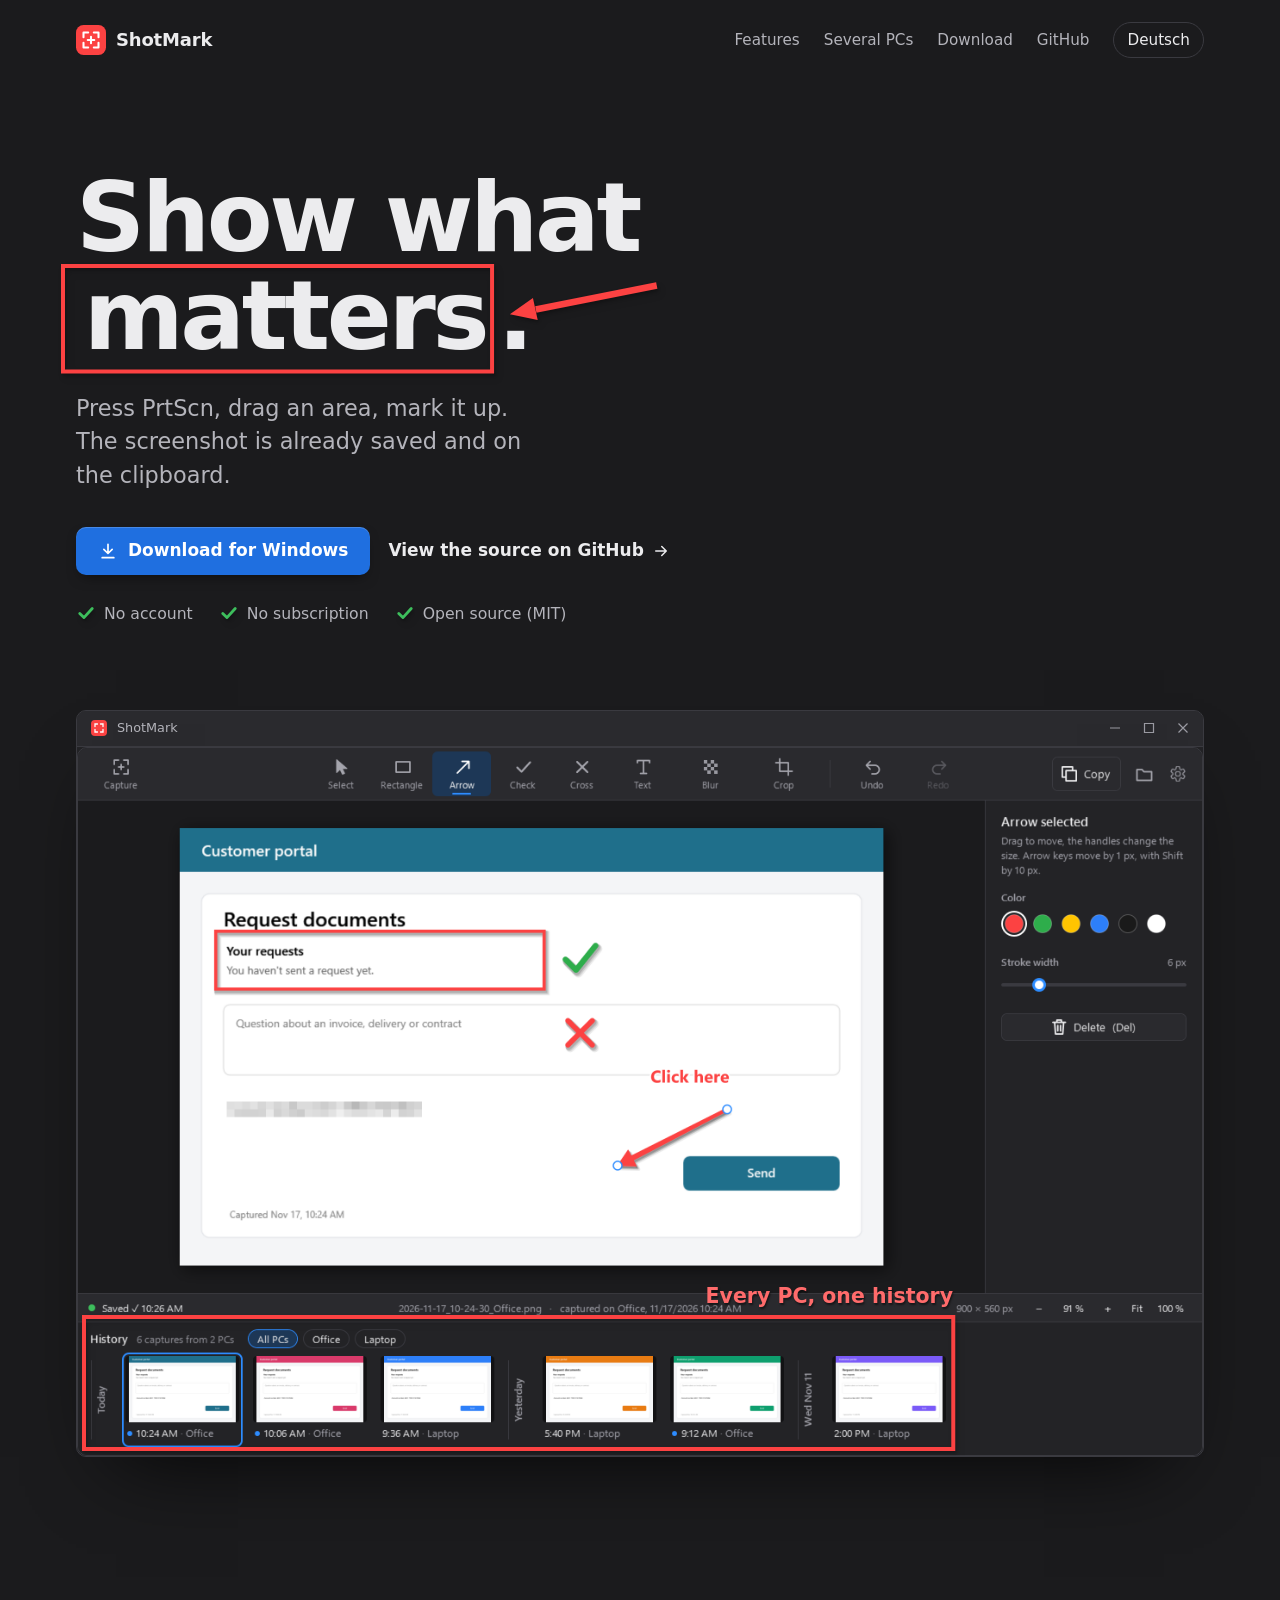
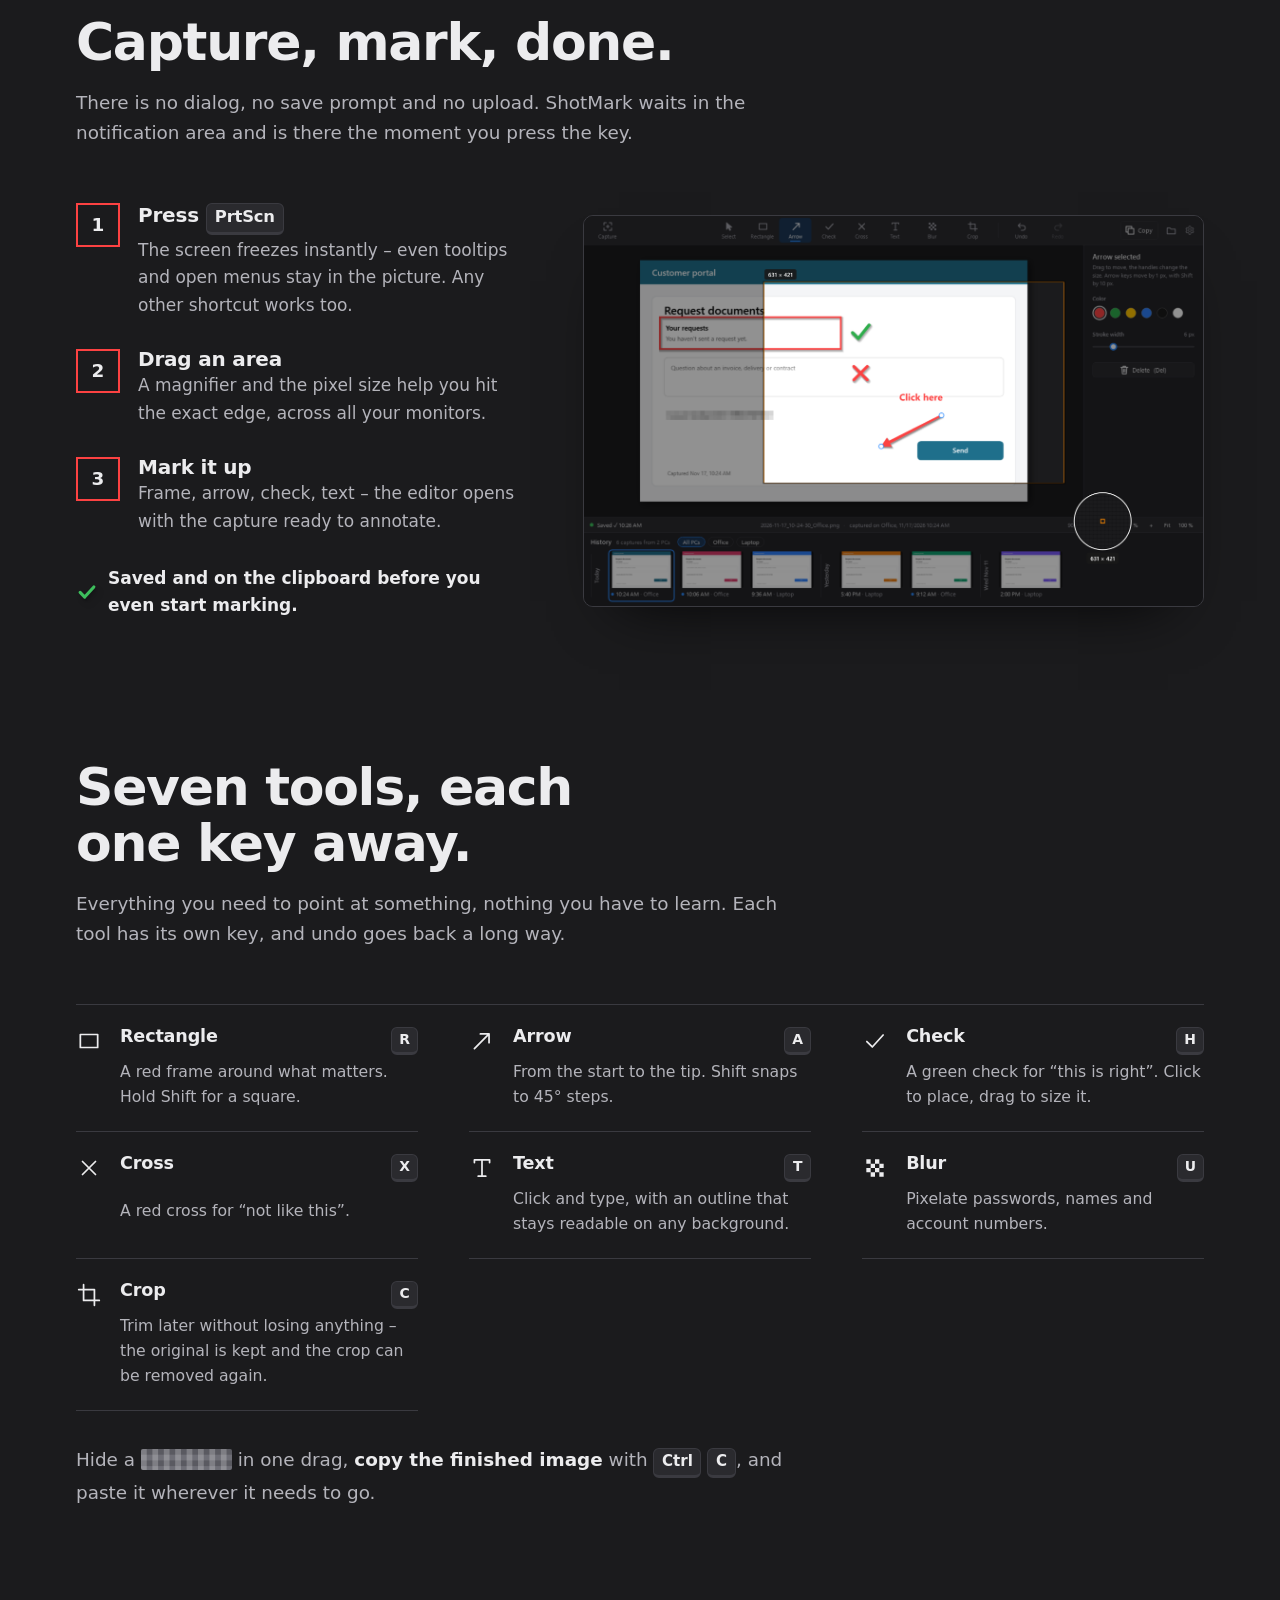
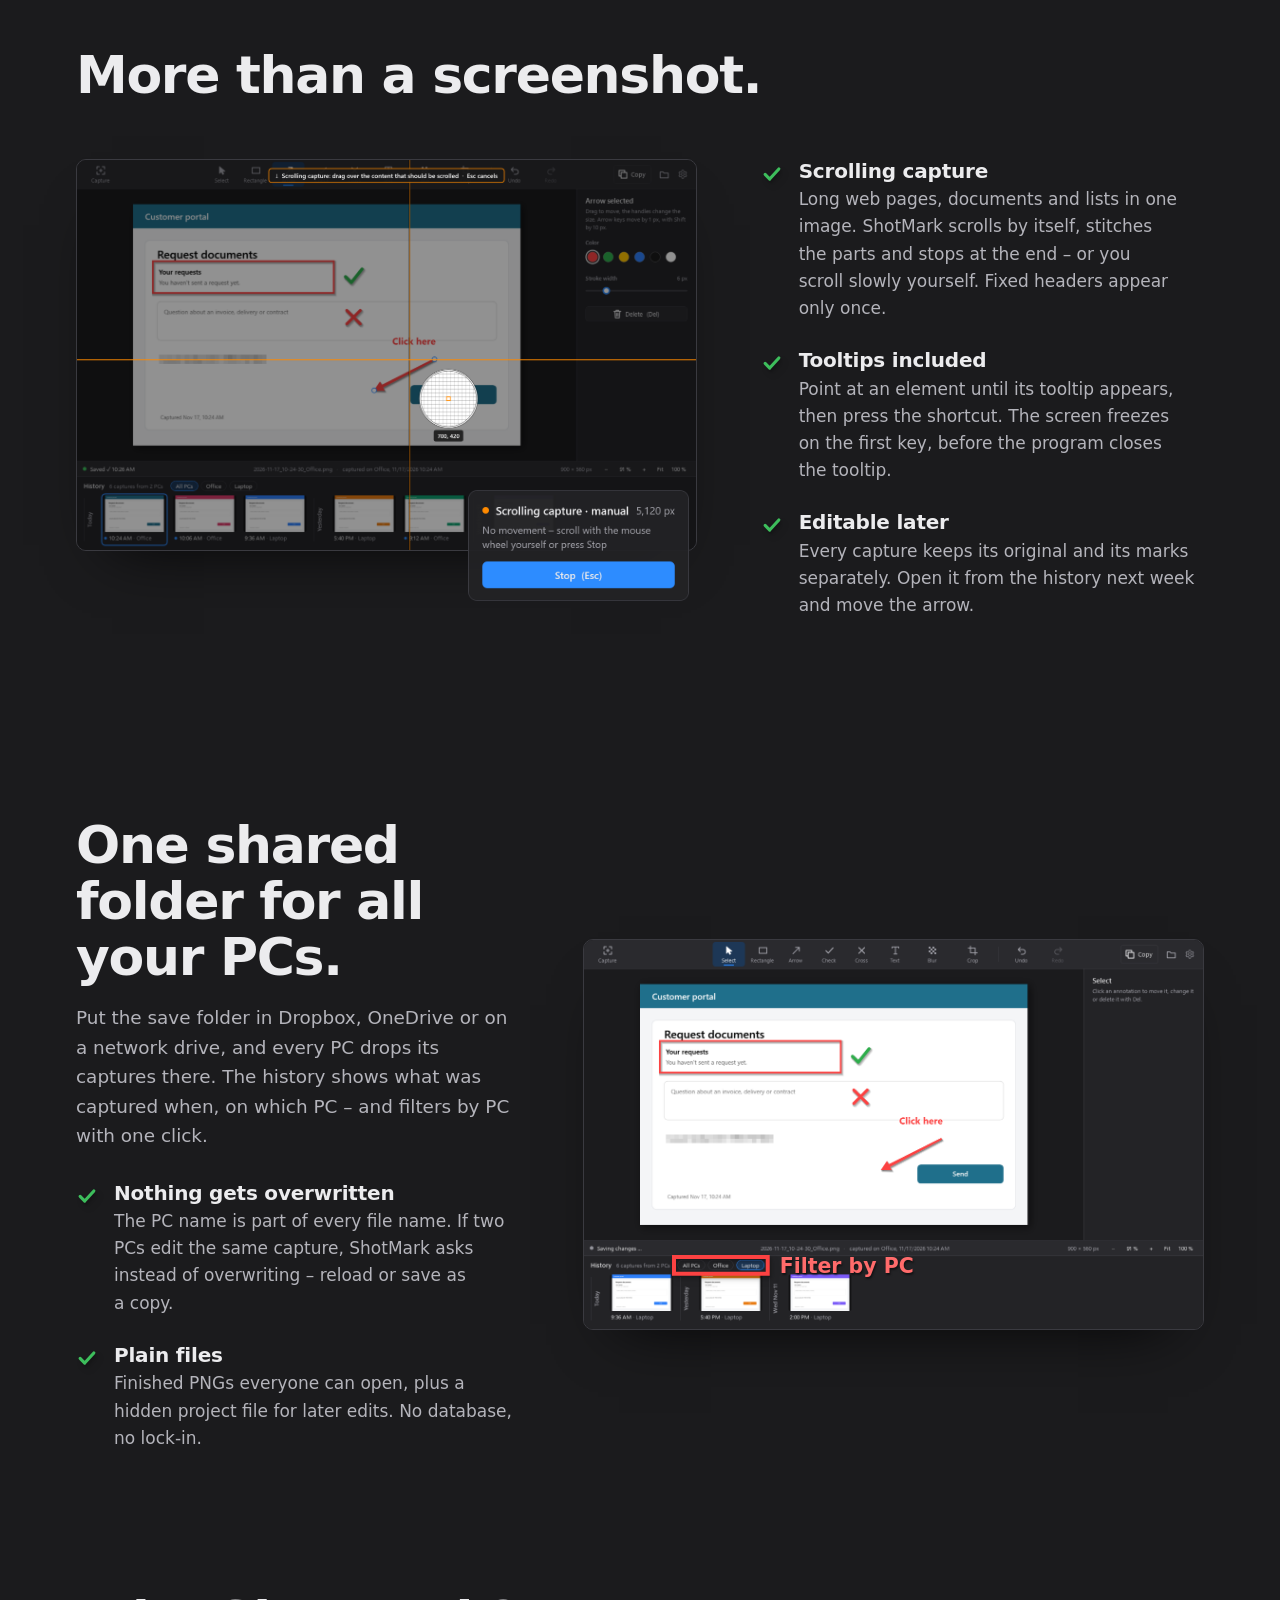
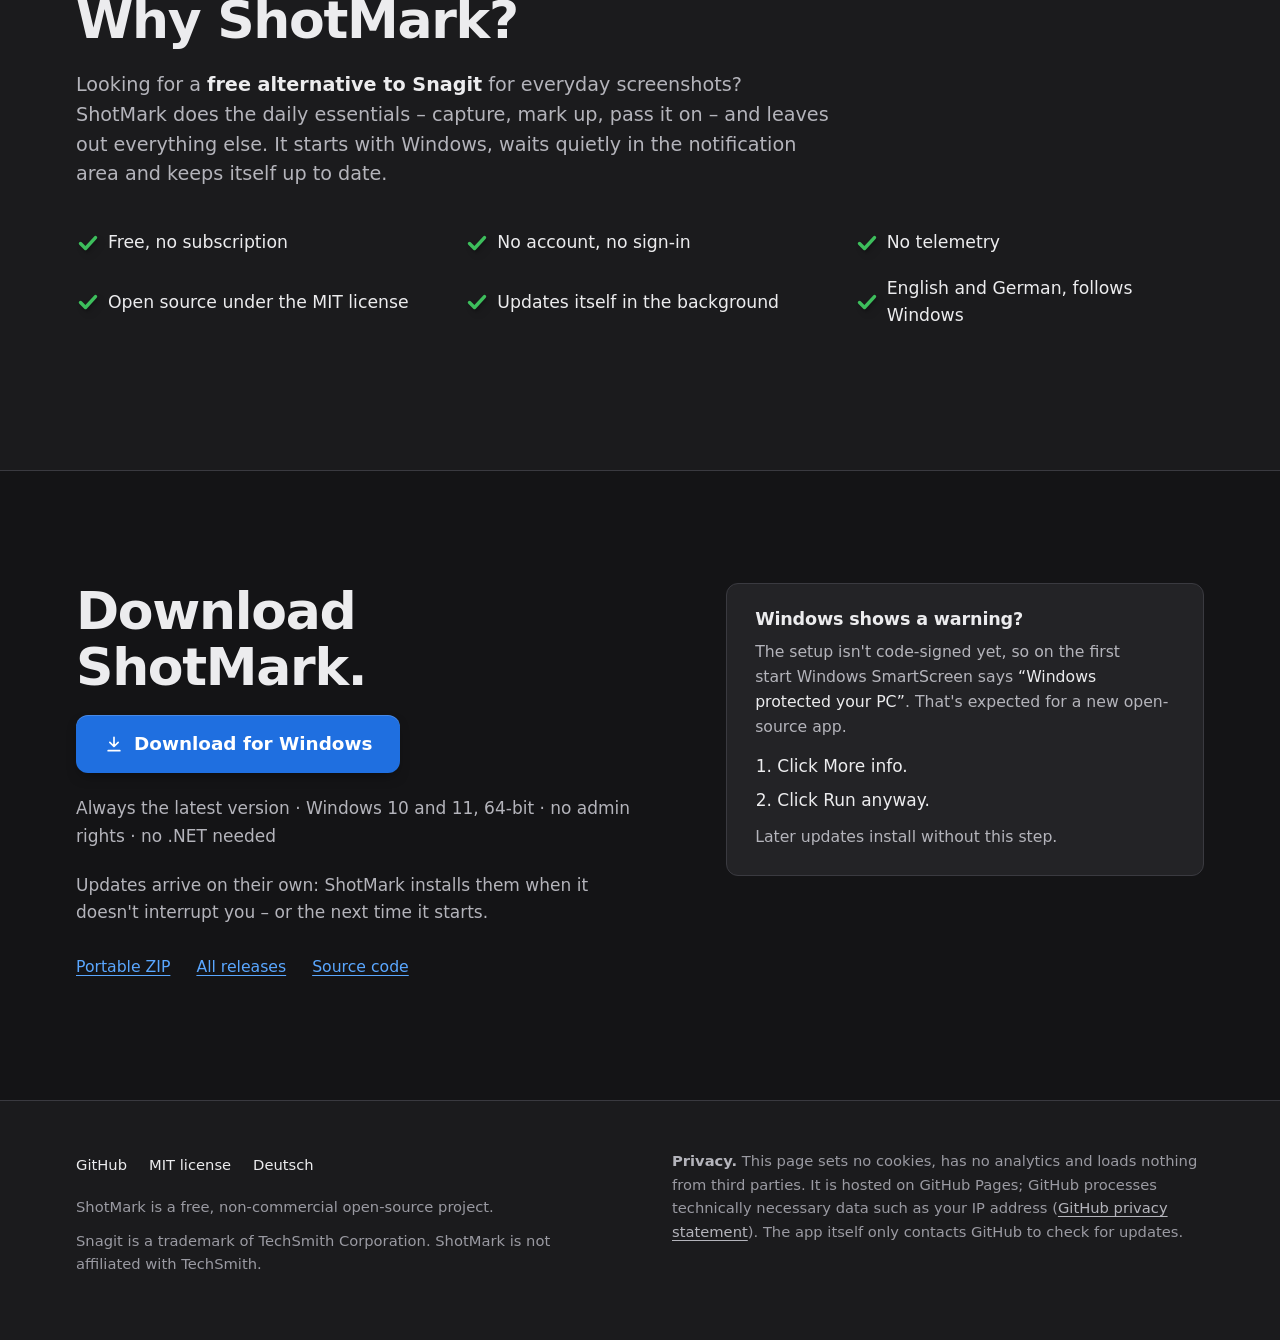
==== commit a10664ab: "fix(site): review findings - hero arrow is the app's arrow (straight shaft, filled head), tip on the" ====
--- a/site/index.html
+++ b/site/index.html
@@ -14,7 +14,9 @@
   <meta property="og:title" content="ShotMark – show what matters">
   <meta property="og:description" content="Fast, free and open-source screenshot and markup tool for Windows. No account, no subscription.">
   <meta property="og:url" content="https://pascalsz.github.io/shotmark/">
-  <meta property="og:image" content="https://pascalsz.github.io/shotmark/assets/en/hero.png">
+  <meta property="og:image" content="https://pascalsz.github.io/shotmark/assets/en/og.png">
+  <meta property="og:image:width" content="1200">
+  <meta property="og:image:height" content="630">
   <meta name="twitter:card" content="summary_large_image">
   <meta name="theme-color" content="#1b1b1d">
   <link rel="icon" href="favicon.ico" sizes="any">
@@ -45,7 +47,7 @@
     <section class="hero" aria-labelledby="hero-title" data-marks>
       <div class="wrap">
         <div class="hero-text">
-          <h1 id="hero-title">Show what <span class="mark-box">matters<svg viewBox="0 0 100 100" preserveAspectRatio="none" aria-hidden="true"><rect x="0" y="0" width="100" height="100" data-draw/></svg><svg class="mark-arrow" viewBox="0 0 190 80" aria-hidden="true"><path d="M186 12C138 4 70 16 14 40" data-draw style="--delay: 450ms"/><path d="M42 16 13 40 40 62" data-draw style="--delay: 900ms"/></svg></span>.</h1>
+          <h1 id="hero-title">Show what <span class="mark-box">matters<svg viewBox="0 0 100 100" preserveAspectRatio="none" aria-hidden="true"><rect x="0" y="0" width="100" height="100" data-draw/></svg><svg class="mark-arrow" viewBox="0 0 160 80" aria-hidden="true"><path d="M156 14 30 39" data-draw style="--delay: 450ms"/><path class="head" d="M3 44 27 27 32 50Z" style="--delay: 1050ms"/></svg></span>.</h1>
           <p class="lede">Press PrtScn, drag an area, mark it up. The screenshot is already saved and on the clipboard.</p>
           <div class="actions">
             <a class="button" href="https://github.com/pascalsz/shotmark/releases/latest/download/ShotMark.App-win-Setup.exe">
@@ -103,7 +105,7 @@
       <div class="wrap">
         <div class="section-head">
           <h2 id="tools-title">Seven tools, each one key away.</h2>
-          <p>Everything you need to point at something, nothing you have to learn. Each tool has its own key, and undo goes back as far as you like.</p>
+          <p>Everything you need to point at something, nothing you have to learn. Each tool has its own key, and undo goes back a long way.</p>
         </div>
         <ul class="tools">
           <li><svg class="icon" viewBox="0 0 24 24" aria-hidden="true"><path d="M4 6h16v12H4z"/></svg><h3>Rectangle</h3><kbd>R</kbd><p>A red frame around what matters. Hold Shift for a square.</p></li>
@@ -152,7 +154,7 @@
           </div>
           <div class="shot">
             <img src="assets/en/history.png" width="1304" height="821" loading="lazy" alt="The ShotMark editor with the history filtered to the PC “Laptop”: only the captures from that PC are listed, with day headers and times.">
-            <div class="shot-mark" style="--x: 9.2%; --y: 81.2%; --w: 20.6%; --h: 4.6%"><svg viewBox="0 0 100 100" preserveAspectRatio="none" aria-hidden="true"><rect x="0" y="0" width="100" height="100" data-draw style="--delay: 300ms"/></svg><span>Filter by PC</span></div>
+            <div class="shot-mark label-side" style="--x: 14.6%; --y: 81.4%; --w: 15.1%; --h: 4.3%"><svg viewBox="0 0 100 100" preserveAspectRatio="none" aria-hidden="true"><rect x="0" y="0" width="100" height="100" data-draw style="--delay: 300ms"/></svg><span>Filter by PC</span></div>
           </div>
         </div>
       </div>
@@ -210,7 +212,7 @@
           <a href="https://github.com/pascalsz/shotmark/blob/main/LICENSE">MIT license</a>
           <a href="de/" hreflang="de" lang="de">Deutsch</a>
         </div>
-        <p>ShotMark is a free, private open-source project.</p>
+        <p>ShotMark is a free, non-commercial open-source project.</p>
         <p>Snagit is a trademark of TechSmith Corporation. ShotMark is not affiliated with TechSmith.</p>
       </div>
       <div>
--- a/site/assets/style.css
+++ b/site/assets/style.css
@@ -49,7 +49,7 @@
 img { height: auto; }
 
 a { color: var(--link); text-underline-offset: 0.2em; text-decoration-thickness: 1px; }
-a:not(.button):hover { color: #8cc2ff; }
+a:not(.button):not(.skip):hover { color: #8cc2ff; }
 
 :focus-visible {
   outline: 2px solid var(--link);
@@ -95,6 +95,7 @@
   z-index: 10;
 }
 .skip:focus { top: 12px; }
+.skip:hover { color: #fff; }
 
 .wrap {
   width: 100%;
@@ -198,7 +199,7 @@
 }
 
 .mark-arrow { overflow: visible; filter: var(--mark-shadow); pointer-events: none; }
-.mark-arrow path { fill: none; stroke: var(--mark); stroke-width: 6; stroke-linecap: round; stroke-linejoin: round; }
+.mark-arrow path { fill: none; stroke: var(--mark); stroke-width: 7; stroke-linecap: butt; }
 
 .mark-check, .mark-cross { flex: none; overflow: visible; filter: var(--mark-shadow); }
 .mark-check path, .mark-cross path { fill: none; stroke-linecap: round; stroke-linejoin: round; }
@@ -237,6 +238,7 @@
   text-shadow: 1px 2px 2px rgb(0 0 0 / 0.5);
 }
 .shot-mark.label-right span { left: auto; right: 0; }
+.shot-mark.label-side span { left: calc(100% + 12px); bottom: auto; top: 50%; transform: translateY(-50%); }
 
 /* Draw-in: the marks are complete without JS; with JS they draw themselves once on entering the view */
 /* site.js measures every mark (--len) and gives frames a pixel viewBox; without it the strokes are plain and complete */
@@ -261,17 +263,22 @@
   letter-spacing: -0.035em;
   line-height: 1.02;
 }
+.hero h1 .mark-box { padding-right: calc(0.12em + 0.035em); }
 .hero h1 .mark-box > svg:first-of-type { inset: -0.02em -0.1em 0.02em; }
 
 /* the arrow hangs off the framed word: it points at the frame from the right, above the full stop */
 .hero .mark-box > .mark-arrow {
   position: absolute;
   inset: auto;
-  top: 0.02em;
-  left: calc(100% + 0.03em);
-  width: 1.7em;
-  height: 0.72em;
-}
+  top: 0.04em;
+  left: calc(100% + 0.06em);
+  width: 1.6em;
+  height: 0.8em;
+}
+.mark-arrow .head { fill: var(--mark); stroke: none; }
+/* The head appears once its shaft has drawn; without site.js --head stays unset and the head is simply there */
+.js .mark-arrow .head { fill-opacity: var(--head, 1); }
+.js .is-drawn .mark-arrow .head { fill-opacity: 1; transition: fill-opacity 160ms ease-out var(--delay, 0ms); }
 
 .hero .lede {
   margin-top: 26px;
@@ -404,7 +411,10 @@
   right: clamp(-12px, -1vw, 0px);
   bottom: 0;
   width: min(42%, 320px);
-  border-radius: 12px;
+  /* transparent PNG with the panel's own shadow: no frame of its own */
+  border: 0;
+  border-radius: 0;
+  box-shadow: none;
 }
 .feature-list { margin: 0; padding: 0; list-style: none; display: grid; gap: 28px; }
 .feature-list li { display: grid; grid-template-columns: 24px 1fr; gap: 4px 14px; }
@@ -470,8 +480,8 @@
 
 @media (max-width: 560px) {
   body { font-size: 1rem; }
-  .hero .mark-arrow { display: none; }
-  .shot-mark span { display: none; }
+  .shot-mark span { font-size: 0.8rem; bottom: calc(100% + 6px); }
+  .hero .mark-box > .mark-arrow { width: 1.05em; height: 0.525em; top: 0.12em; }
   .window-bar { height: 30px; }
   .window-bar .controls { gap: 14px; }
   .tools li { grid-template-columns: 24px 1fr auto; }
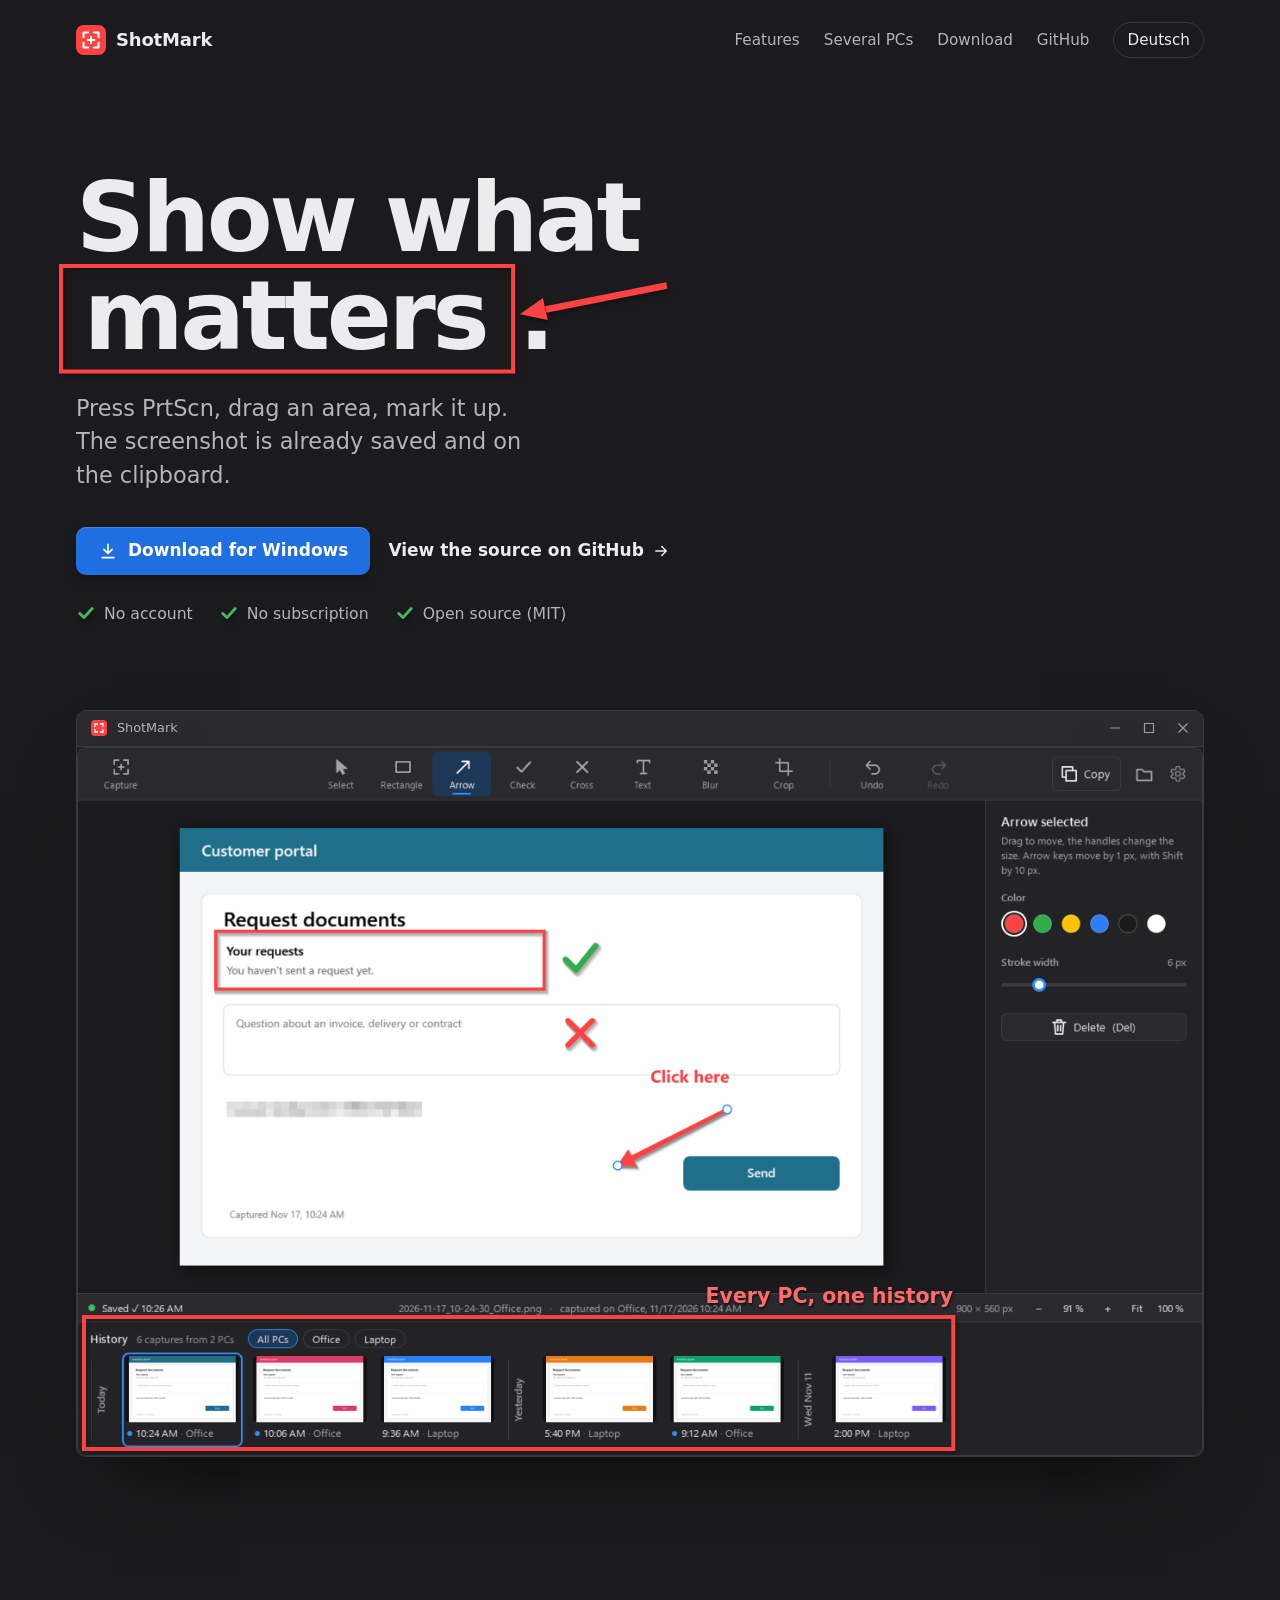
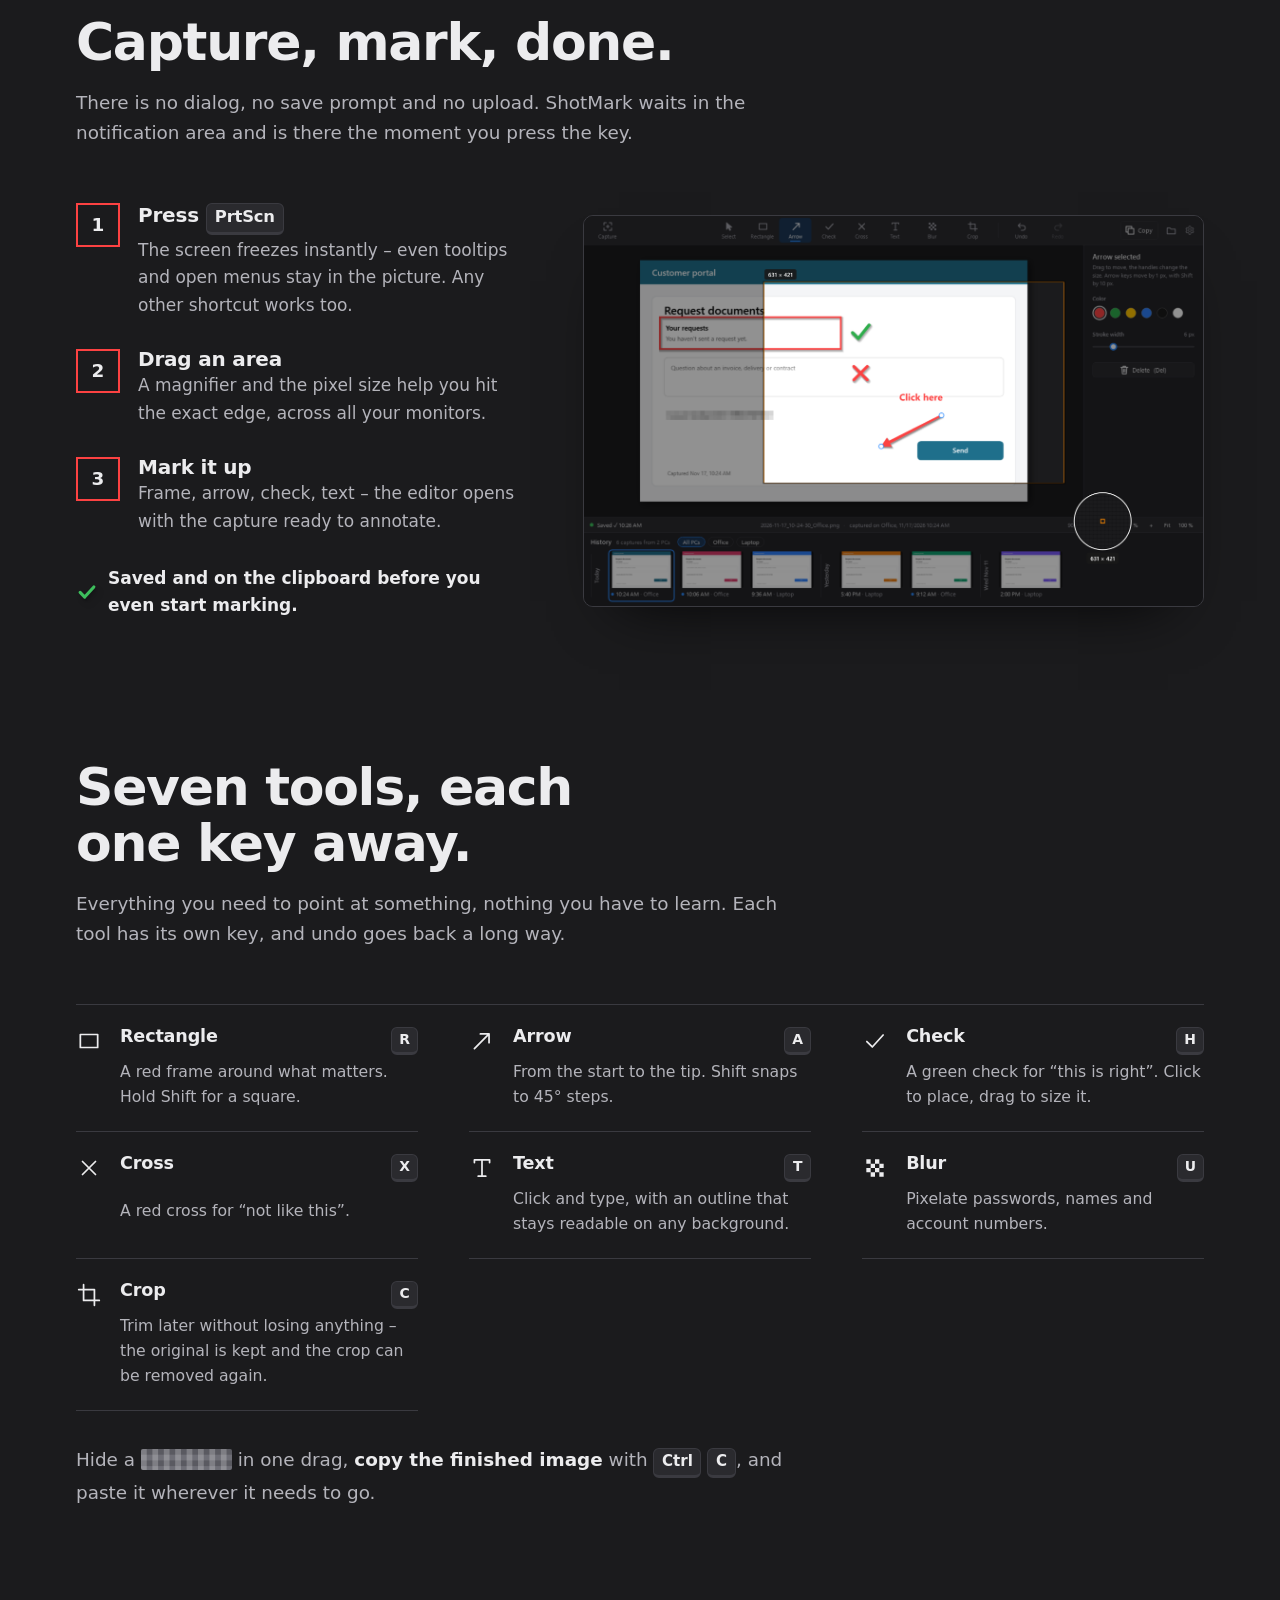
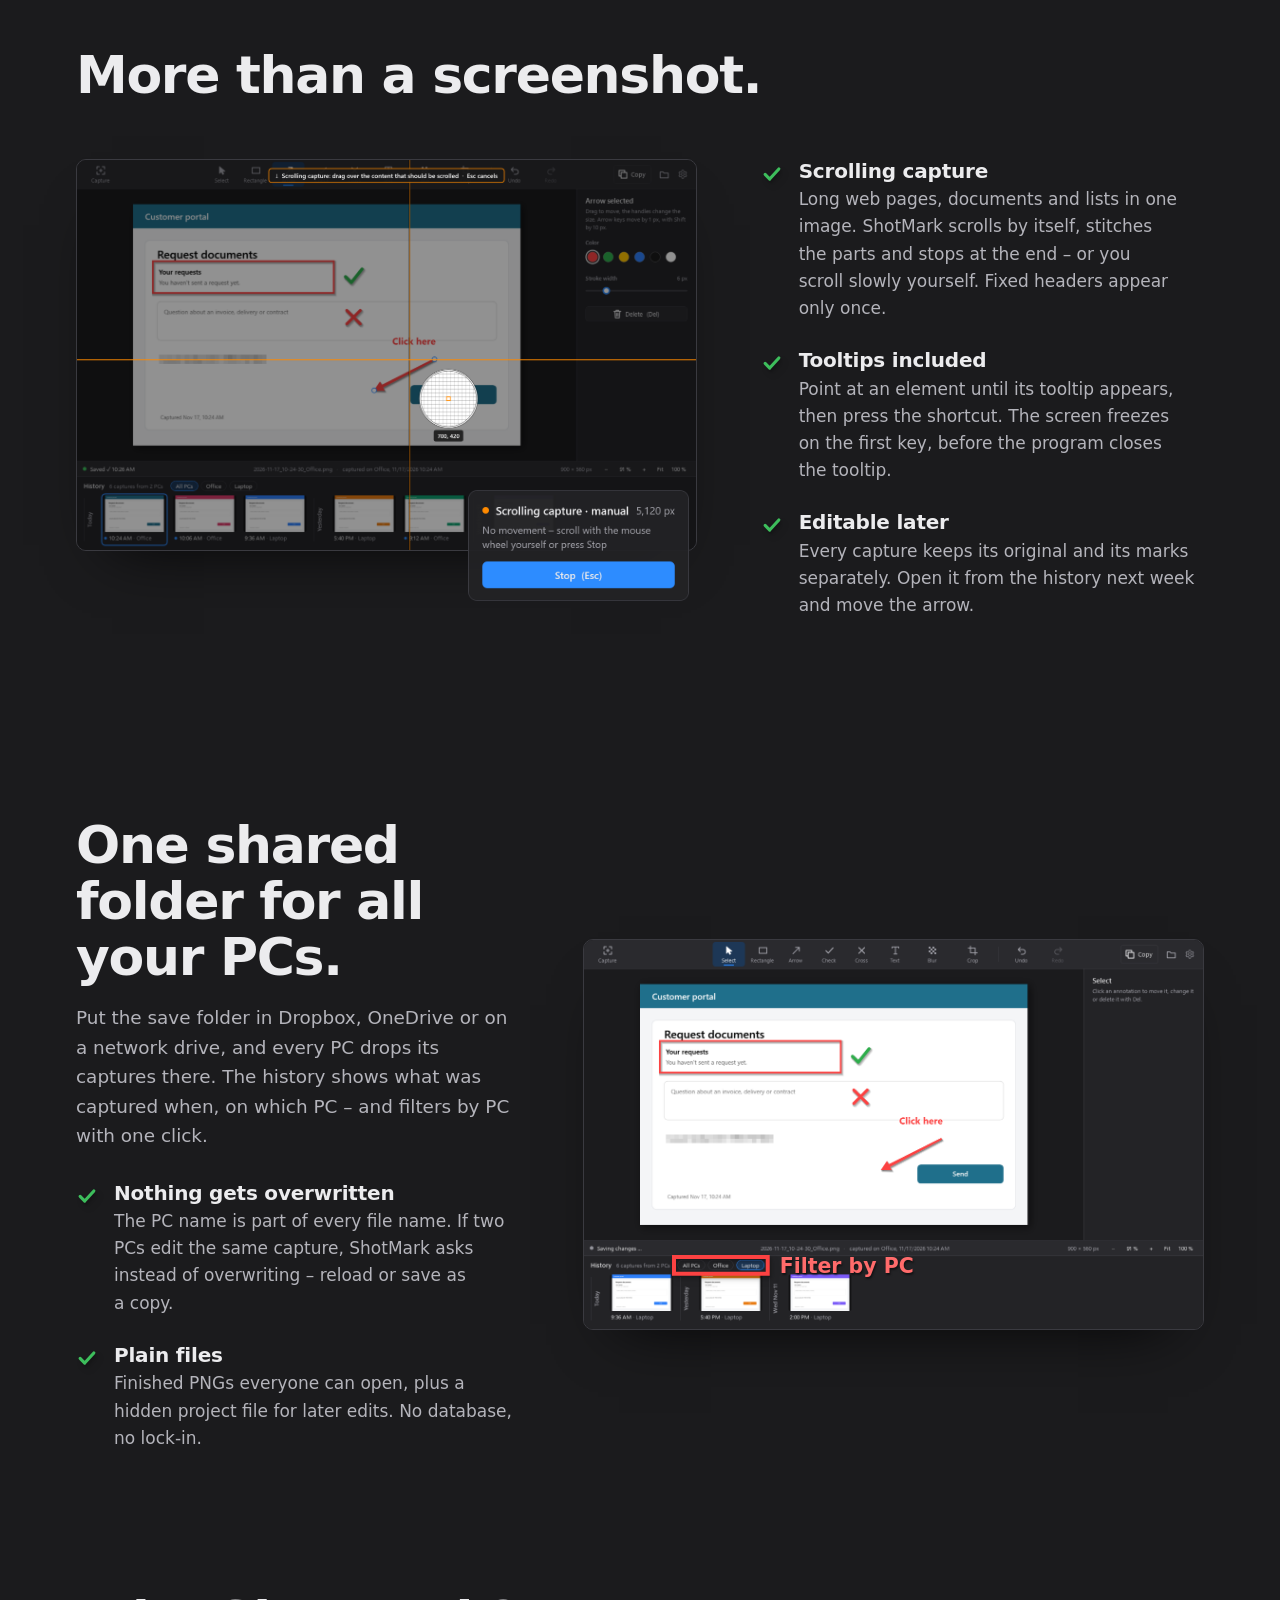
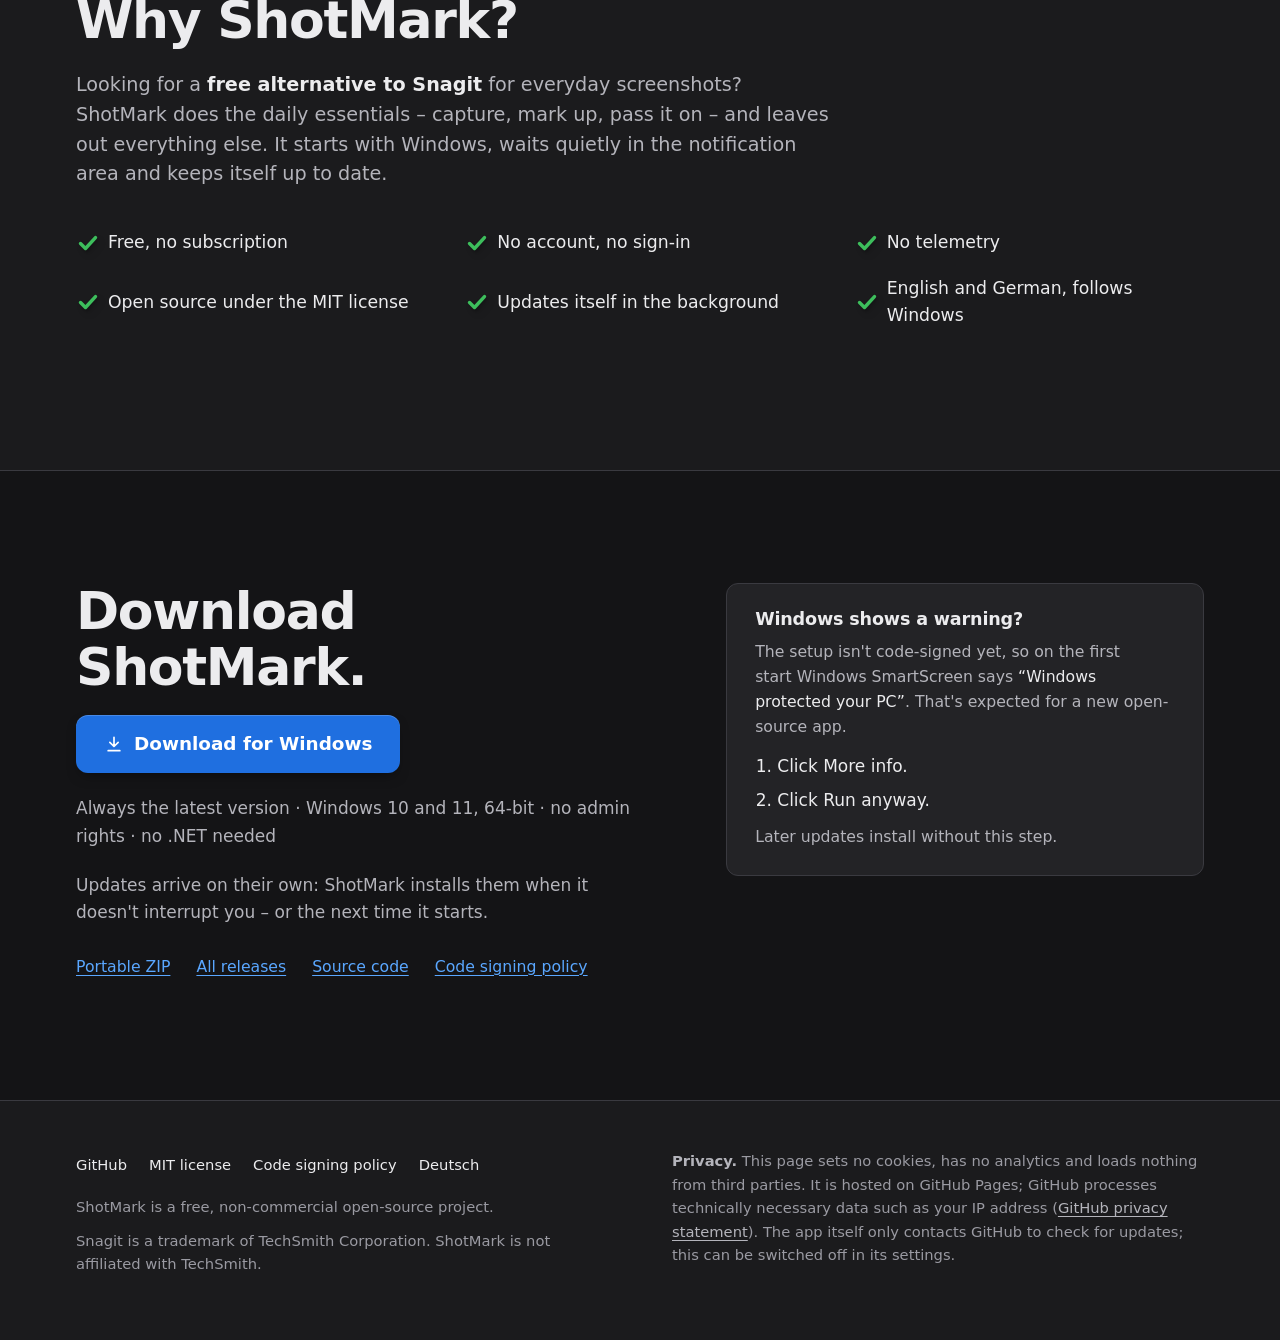
==== commit 4e8132b8: "feat(site): code signing policy page (en/de), linked from home and download Prepares the SignPath Fo" ====
--- a/site/index.html
+++ b/site/index.html
@@ -189,6 +189,7 @@
             <a href="https://github.com/pascalsz/shotmark/releases/latest/download/ShotMark.App-win-Portable.zip">Portable ZIP</a>
             <a href="https://github.com/pascalsz/shotmark/releases">All releases</a>
             <a href="https://github.com/pascalsz/shotmark">Source code</a>
+            <a href="code-signing/">Code signing policy</a>
           </div>
         </div>
         <aside class="smartscreen" aria-labelledby="smartscreen-title">
@@ -210,13 +211,14 @@
         <div class="footer-links">
           <a href="https://github.com/pascalsz/shotmark">GitHub</a>
           <a href="https://github.com/pascalsz/shotmark/blob/main/LICENSE">MIT license</a>
+          <a href="code-signing/">Code signing policy</a>
           <a href="de/" hreflang="de" lang="de">Deutsch</a>
         </div>
         <p>ShotMark is a free, non-commercial open-source project.</p>
         <p>Snagit is a trademark of TechSmith Corporation. ShotMark is not affiliated with TechSmith.</p>
       </div>
-      <div>
-        <p><strong style="color: var(--dim)">Privacy.</strong> This page sets no cookies, has no analytics and loads nothing from third parties. It is hosted on GitHub Pages; GitHub processes technically necessary data such as your IP address (<a href="https://docs.github.com/en/site-policy/privacy-policies/github-general-privacy-statement">GitHub privacy statement</a>). The app itself only contacts GitHub to check for updates.</p>
+      <div id="privacy">
+        <p><strong style="color: var(--dim)">Privacy.</strong> This page sets no cookies, has no analytics and loads nothing from third parties. It is hosted on GitHub Pages; GitHub processes technically necessary data such as your IP address (<a href="https://docs.github.com/en/site-policy/privacy-policies/github-general-privacy-statement">GitHub privacy statement</a>). The app itself only contacts GitHub to check for updates; this can be switched off in its settings.</p>
       </div>
     </div>
   </footer>
--- a/site/assets/style.css
+++ b/site/assets/style.css
@@ -186,6 +186,7 @@
   inset: -0.06em -0.12em -0.02em;
   width: calc(100% + 0.24em);
   height: calc(100% + 0.08em);
+  max-width: none; /* the global svg { max-width: 100% } would clip the overhang */
   overflow: visible;
   pointer-events: none;
   filter: var(--mark-shadow);
@@ -263,15 +264,16 @@
   letter-spacing: -0.035em;
   line-height: 1.02;
 }
-.hero h1 .mark-box { padding-right: calc(0.12em + 0.035em); }
-.hero h1 .mark-box > svg:first-of-type { inset: -0.02em -0.1em 0.02em; }
+/* room after the frame so the full stop sits outside it */
+.hero h1 .mark-box { padding-right: calc(0.12em + 0.035em); margin-right: calc(0.12em + 6px); }
+.hero h1 .mark-box > svg:first-of-type { inset: -0.02em -0.12em 0.02em; }
 
 /* the arrow hangs off the framed word: it points at the frame from the right, above the full stop */
 .hero .mark-box > .mark-arrow {
   position: absolute;
   inset: auto;
   top: 0.04em;
-  left: calc(100% + 0.06em);
+  left: calc(100% + 0.12em + 4px);
   width: 1.6em;
   height: 0.8em;
 }
@@ -460,6 +462,22 @@
 .smartscreen li + li { margin-top: 6px; }
 .smartscreen .quote { color: var(--text); }
 
+/* code signing policy */
+.policy { padding-block: clamp(32px, 6vw, 72px) clamp(48px, 8vw, 96px); }
+.policy .wrap { max-width: 860px; }
+.policy h1 { font-size: clamp(2rem, 4.2vw, 3.25rem); font-weight: 700; } /* Headline step */
+.policy-lede { margin-top: 18px; color: var(--dim); font-size: 1.15rem; max-width: var(--measure); } /* section-intro step */
+.policy section { margin-top: 48px; }
+.policy h2 { font-size: 1.25rem; } /* Title step */
+.policy p, .policy ul { margin-top: 14px; color: var(--dim); max-width: var(--measure); }
+.policy ul { padding-left: 1.2em; }
+.policy li + li { margin-top: 8px; }
+.policy code { color: var(--text); overflow-wrap: anywhere; }
+.policy em { color: var(--text); font-style: normal; }
+.roles { display: grid; grid-template-columns: max-content 1fr; gap: 8px 24px; margin: 16px 0 0; }
+.roles dt { color: var(--text); font-weight: 600; }
+.roles dd { margin: 0; }
+
 /* footer */
 .site-footer { padding-block: 48px 64px; color: var(--faint); font-size: 0.92rem; }
 .site-footer .wrap { display: grid; grid-template-columns: minmax(0, 1fr) minmax(0, 1fr); gap: 28px 64px; }
@@ -474,6 +492,8 @@
 
 @media (max-width: 880px) {
   .split, .split.flip, .download .wrap, .site-footer .wrap { grid-template-columns: minmax(0, 1fr); }
+  .roles { grid-template-columns: minmax(0, 1fr); gap: 2px; }
+  .roles dd + dt { margin-top: 10px; }
   .split.flip > :first-child { order: 0; }
   .site-nav a:not(.lang) { display: none; }
 }
@@ -481,7 +501,7 @@
 @media (max-width: 560px) {
   body { font-size: 1rem; }
   .shot-mark span { font-size: 0.8rem; bottom: calc(100% + 6px); }
-  .hero .mark-box > .mark-arrow { width: 1.05em; height: 0.525em; top: 0.12em; }
+  .hero .mark-box > .mark-arrow { width: 0.8em; height: 0.4em; top: 0.16em; }
   .window-bar { height: 30px; }
   .window-bar .controls { gap: 14px; }
   .tools li { grid-template-columns: 24px 1fr auto; }
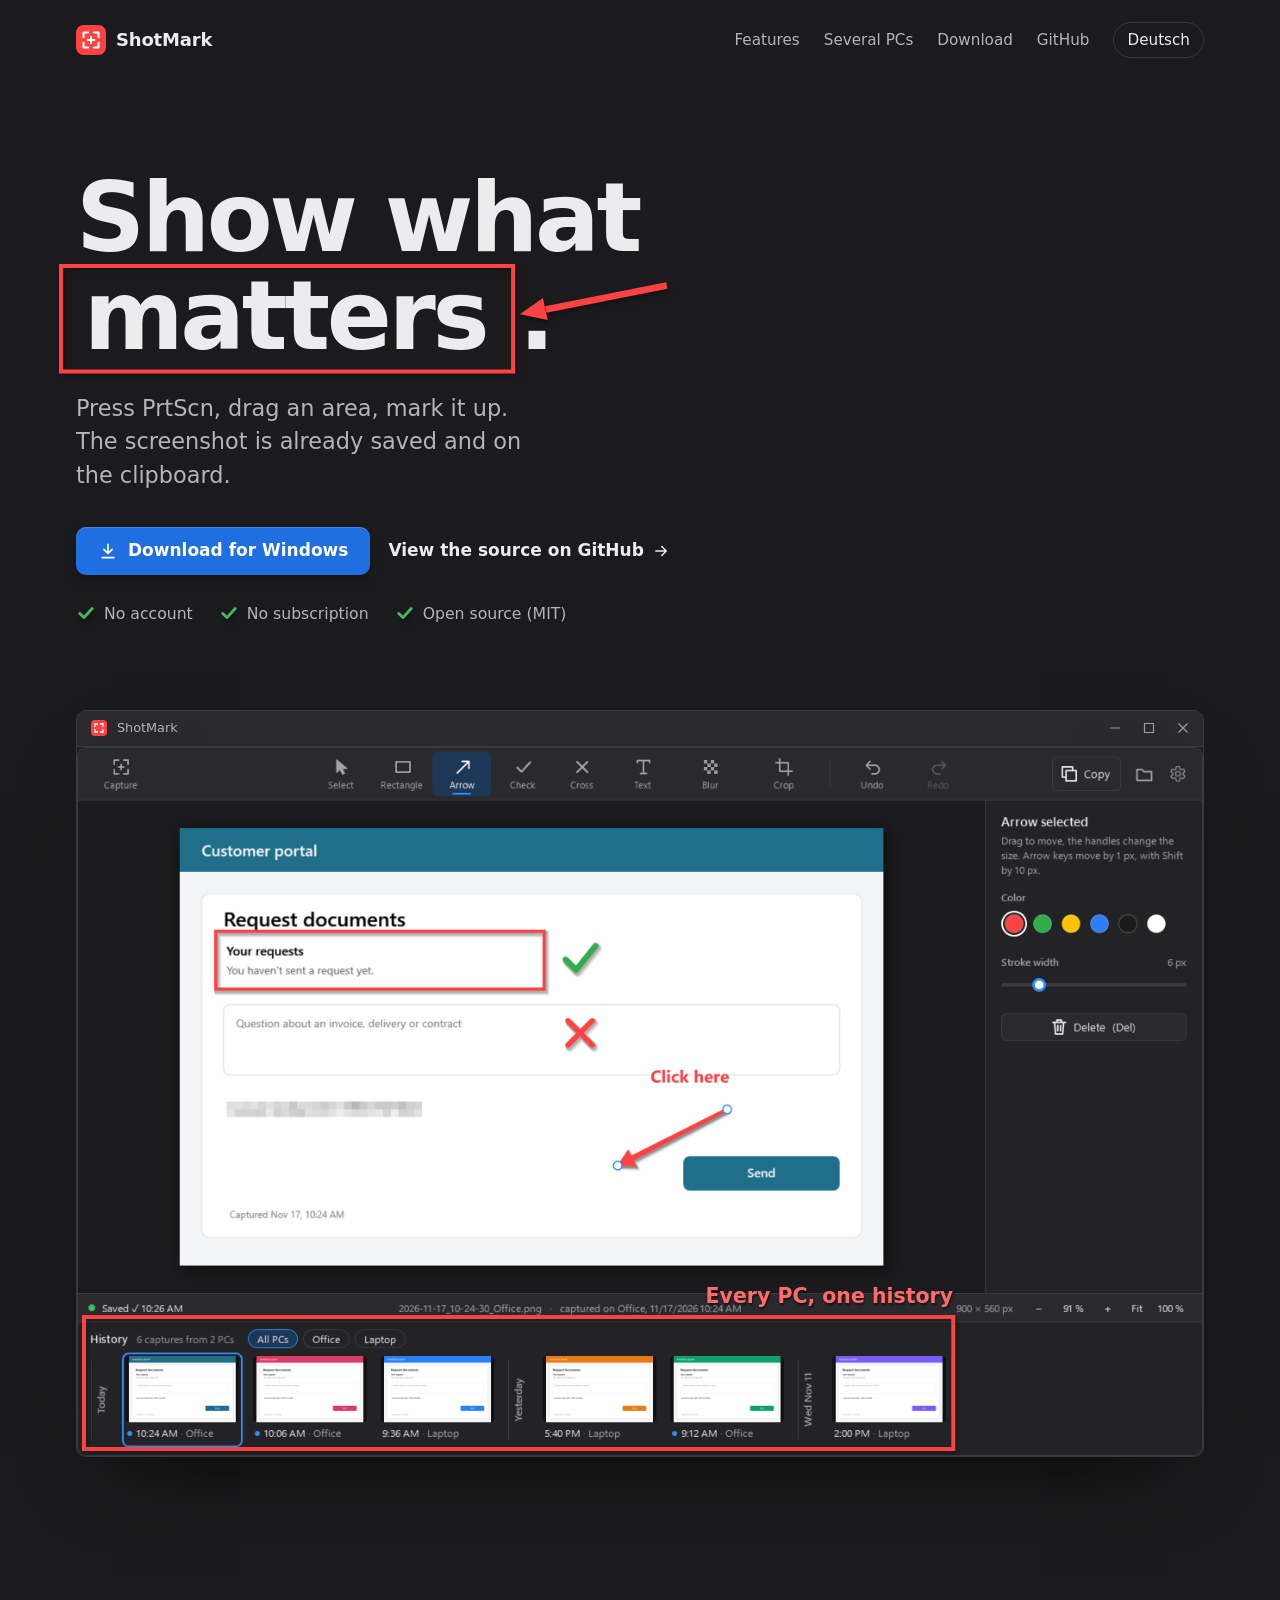
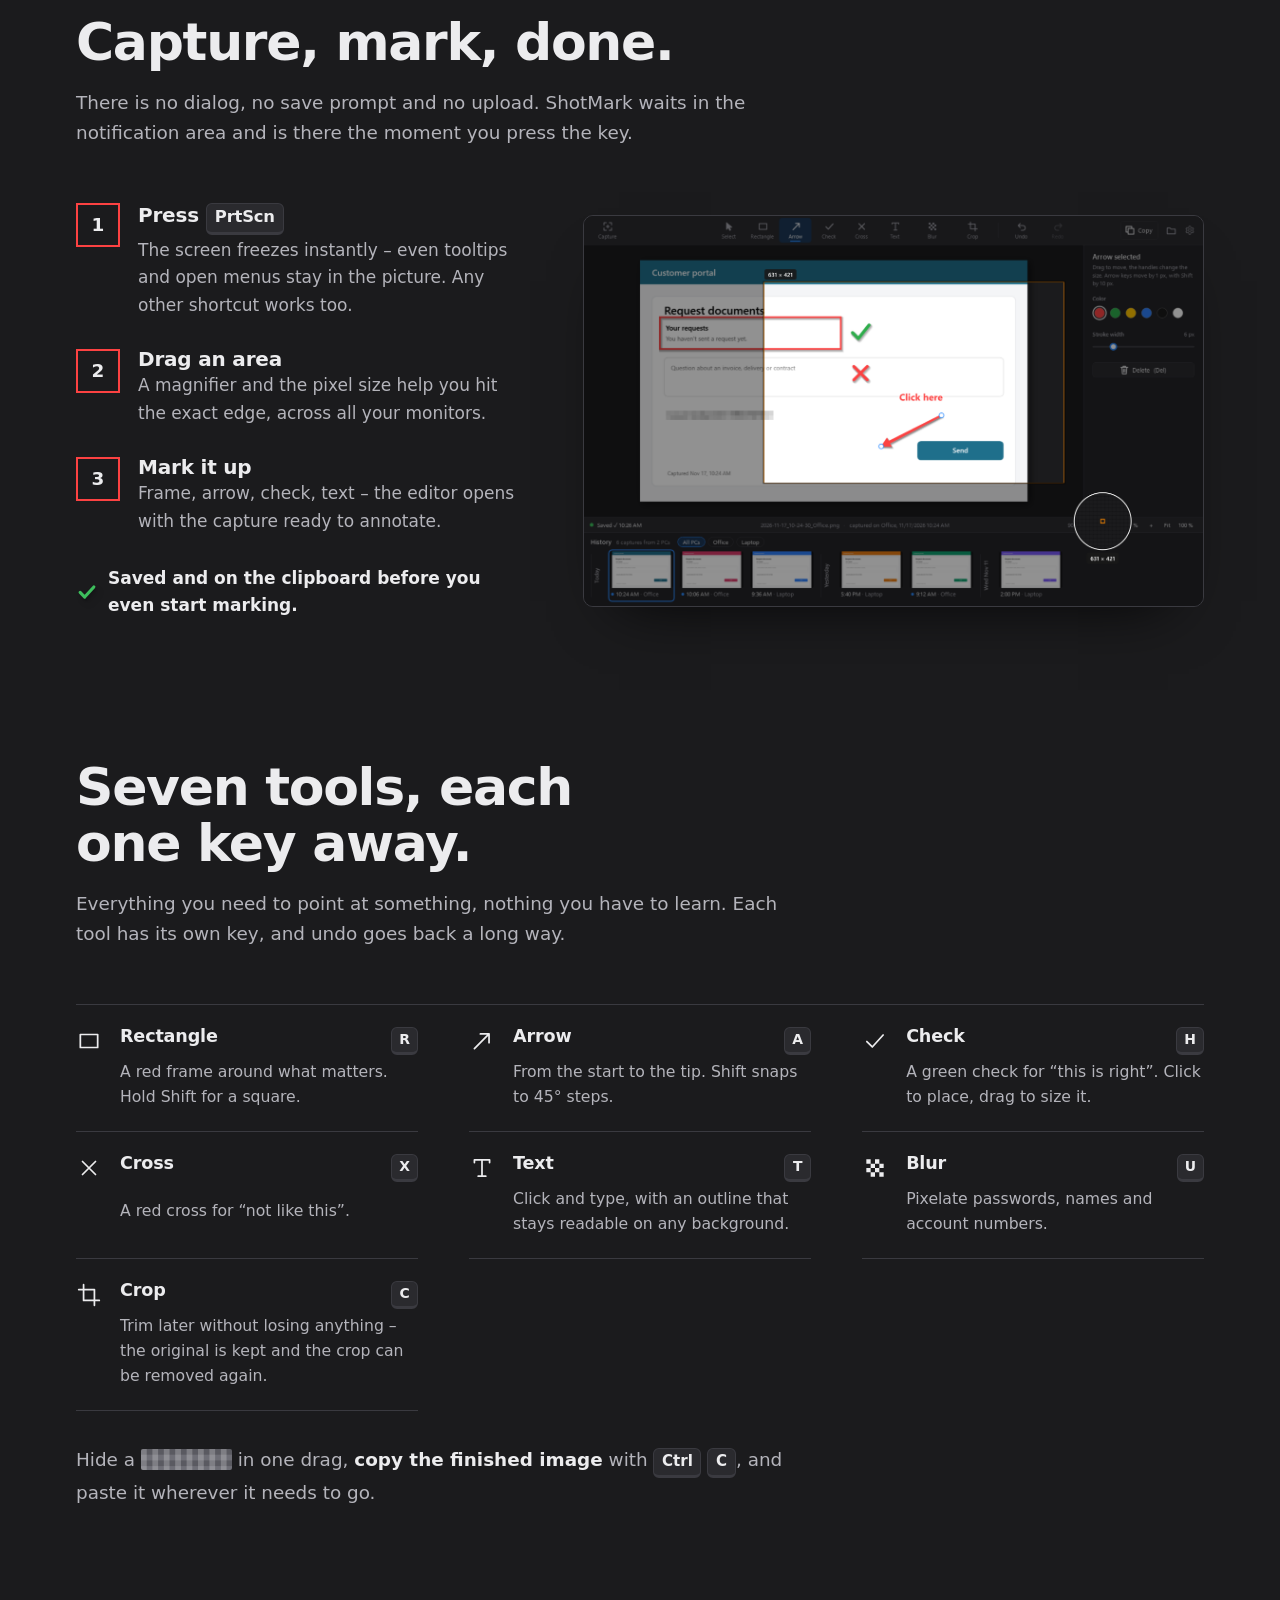
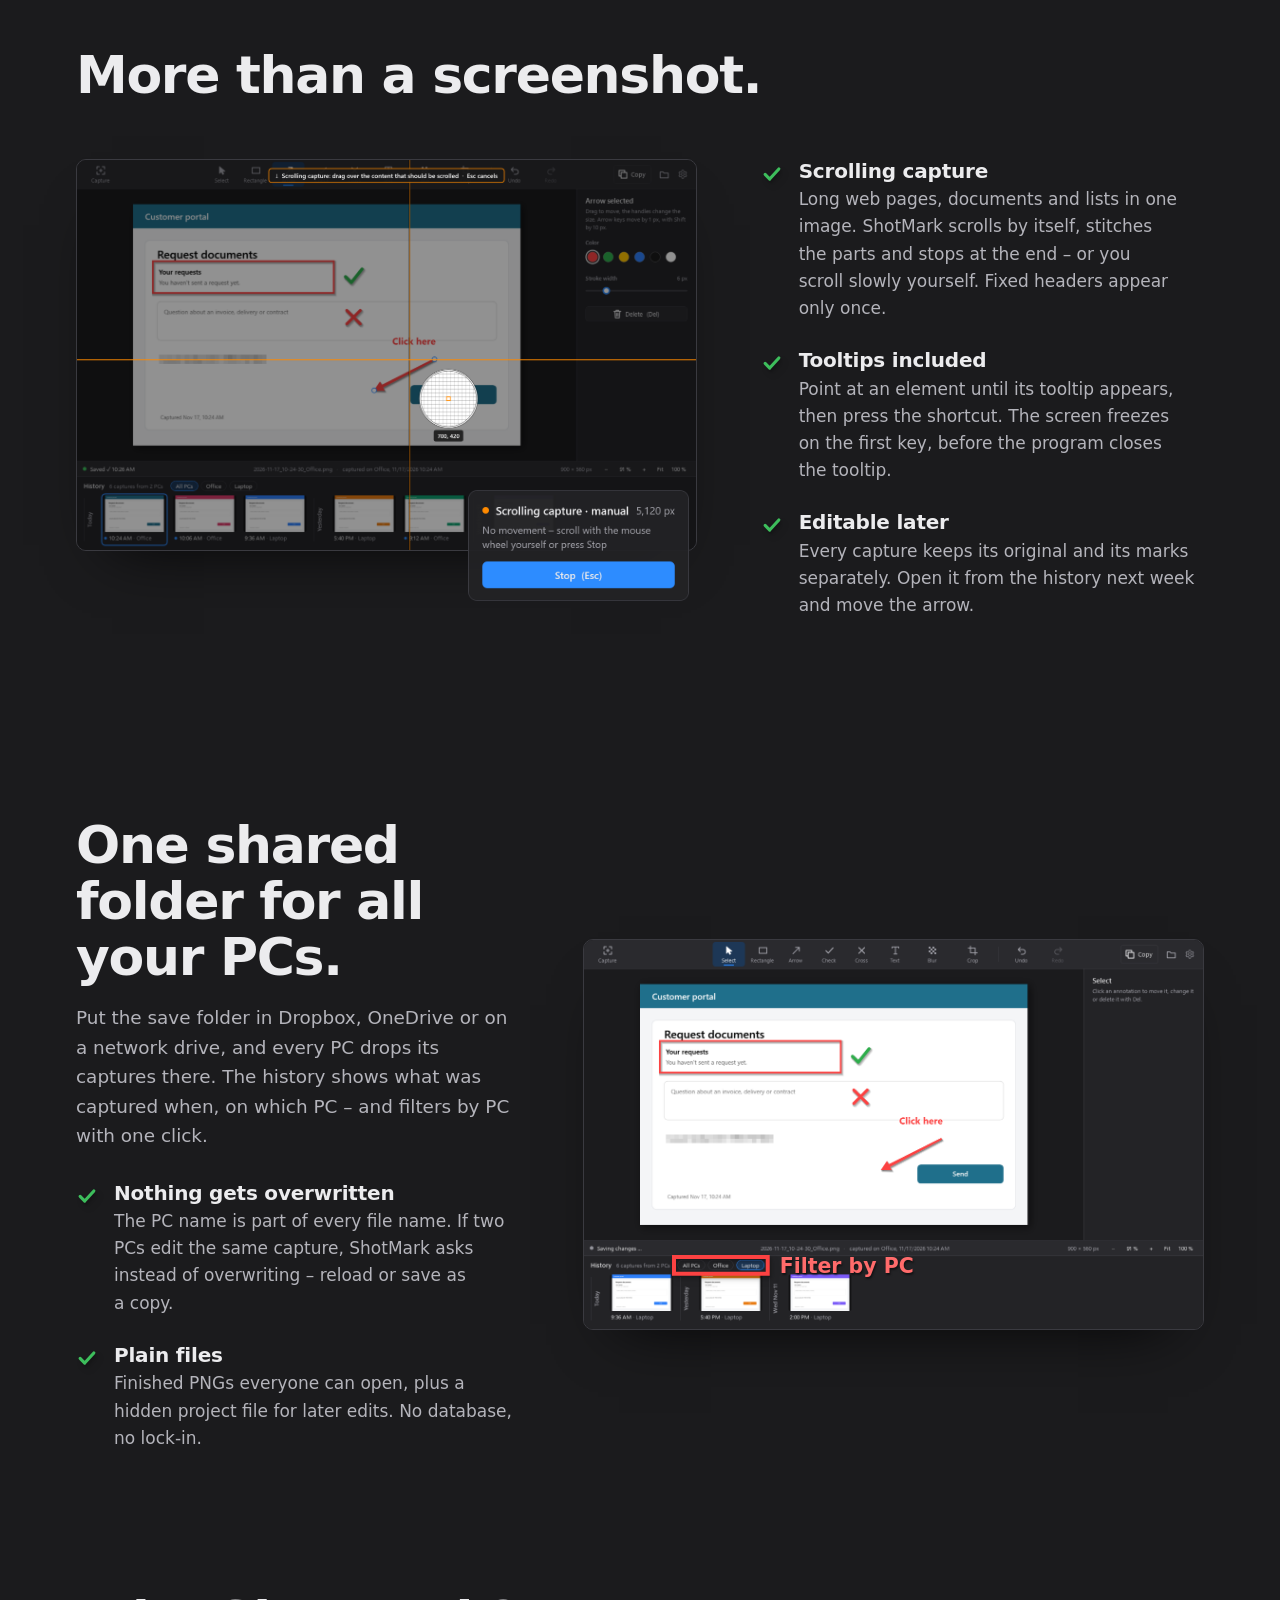
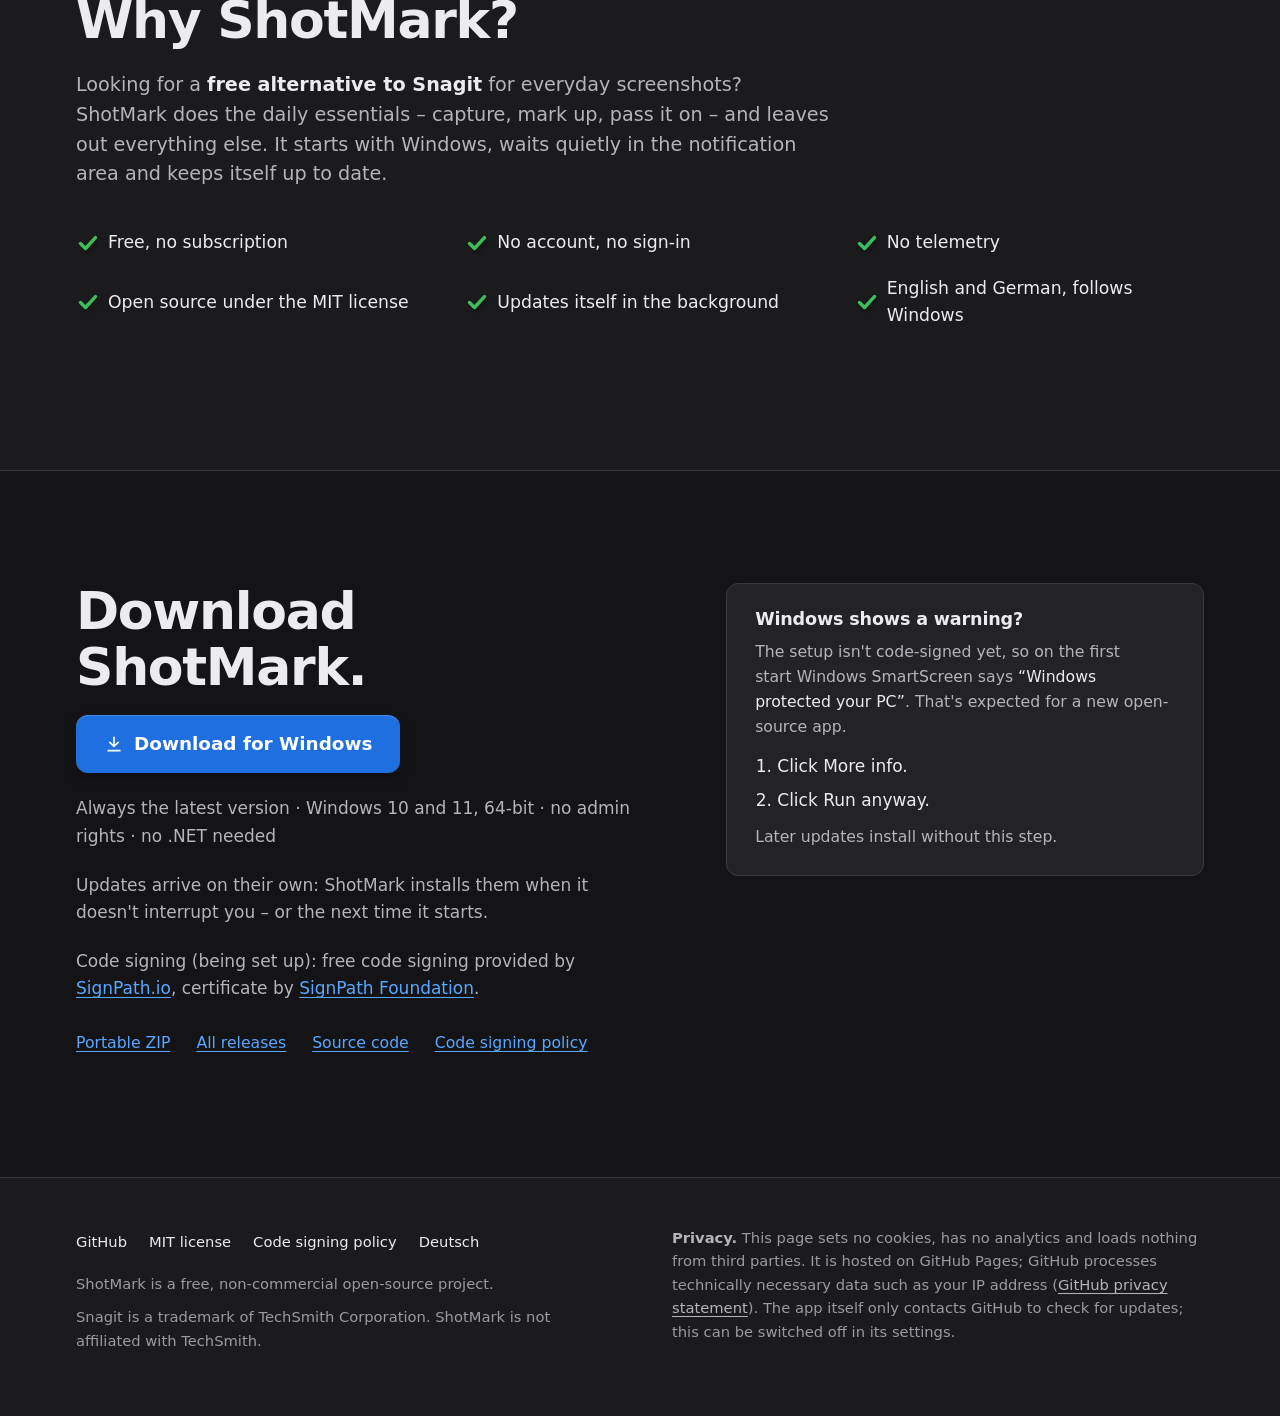
==== commit 28216dc3: "feat(site): name SignPath Foundation in the download section The SignPath application requires the d" ====
--- a/site/index.html
+++ b/site/index.html
@@ -185,6 +185,7 @@
           </a>
           <p class="requirements">Always the latest version · Windows 10 and 11, 64-bit · no admin rights · no .NET needed</p>
           <p class="requirements">Updates arrive on their own: ShotMark installs them when it doesn't interrupt you – or the next time it starts.</p>
+          <p class="requirements">Code signing (being set up): free code signing provided by <a href="https://about.signpath.io/">SignPath.io</a>, certificate by <a href="https://signpath.org/">SignPath Foundation</a>.</p>
           <div class="more-links">
             <a href="https://github.com/pascalsz/shotmark/releases/latest/download/ShotMark.App-win-Portable.zip">Portable ZIP</a>
             <a href="https://github.com/pascalsz/shotmark/releases">All releases</a>
